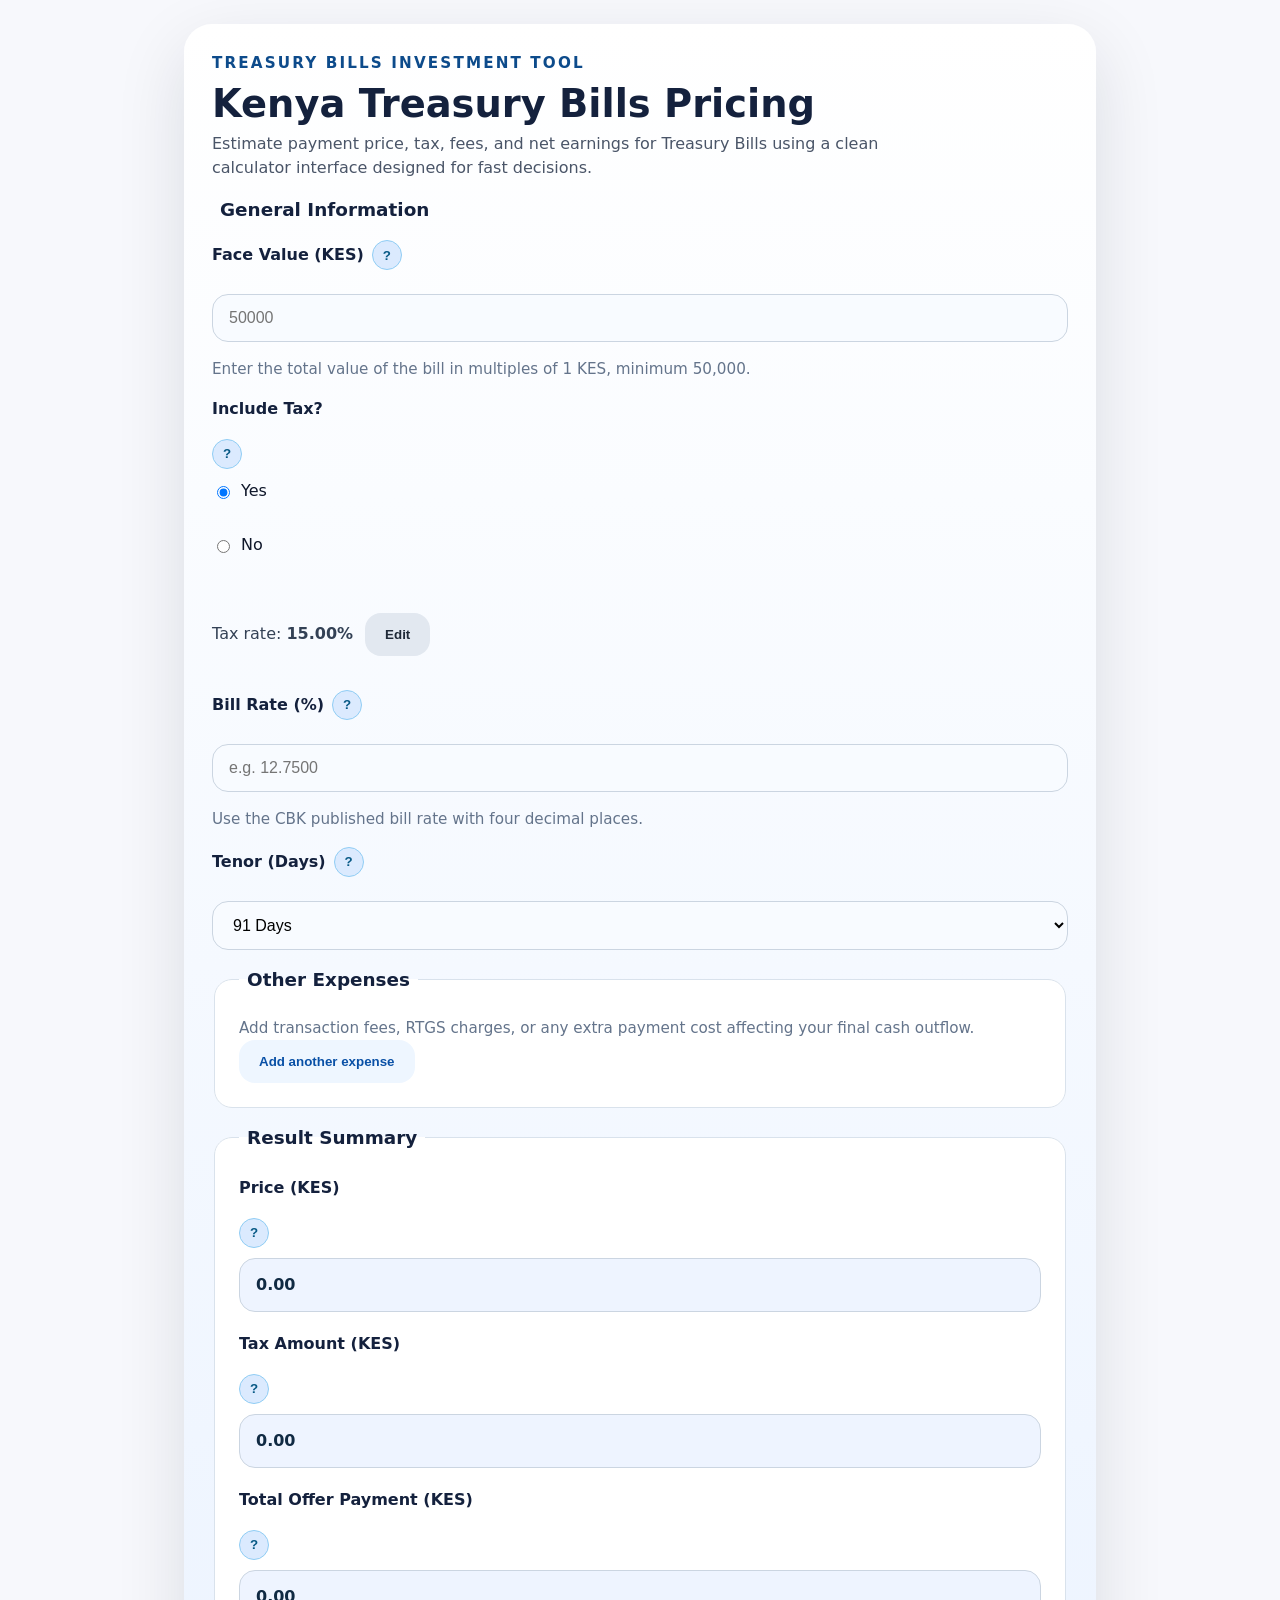
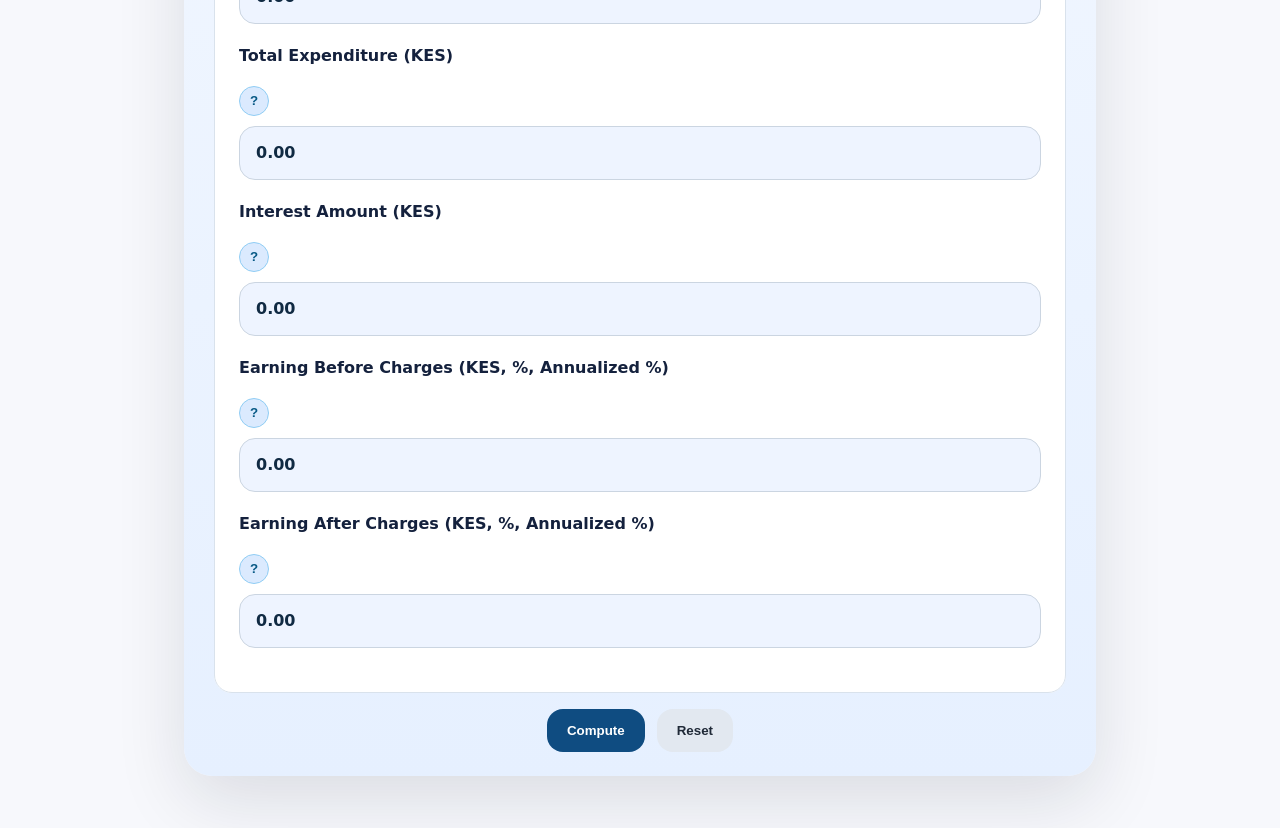
==== index.html @ 824aac58 "Initial commit: Treasury Bills calculator + more to come" ====
<!DOCTYPE html>
<html lang="en">
<head>
  <meta charset="UTF-8" />
  <meta name="viewport" content="width=device-width, initial-scale=1.0" />
  <title>Kenya Treasury Bills Pricing Calculator</title>
  <meta name="description" content="Calculate Kenya Treasury Bills pricing with tax, fees, and net earnings for 91, 182, and 364 day bills. Simple, mobile-friendly, and ideal for investors." />
  <link rel="stylesheet" href="style.css" />
</head>
<body>
  <main class="page-shell">
    <section class="hero">
      <div>
        <p class="eyebrow">Treasury Bills Investment Tool</p>
        <h1>Kenya Treasury Bills Pricing</h1>
        <p class="intro">Estimate payment price, tax, fees, and net earnings for Treasury Bills using a clean calculator interface designed for fast decisions.</p>
      </div>
        <legend>General Information</legend>

        <label class="field-label" for="faceValue">
          Face Value (KES)
          <button type="button" class="info-button" data-info="faceValue">?</button>
        </label>
        <input id="faceValue" name="faceValue" type="number" min="50000" step="1" placeholder="50000" required />
        <p class="hint">Enter the total value of the bill in multiples of 1 KES, minimum 50,000.</p>

        <div class="radio-group">
          <span class="field-label">Include Tax?</span>
          <button type="button" class="info-button" data-info="taxOption">?</button>
          <label><input type="radio" name="taxEnabled" value="yes" checked /> Yes</label>
          <label><input type="radio" name="taxEnabled" value="no" /> No</label>
        </div>

        <div id="taxRateRow" class="tax-row">
          <span class="tax-text">Tax rate: <strong id="taxRateDisplay">15.00%</strong></span>
          <button type="button" id="editTaxButton" class="secondary">Edit</button>
        </div>

        <div id="taxRateEdit" class="hidden">
          <label class="field-label" for="taxRate">Tax rate (%)</label>
          <input id="taxRate" type="number" min="0" max="100" step="0.01" value="15.00" />
          <button type="button" id="saveTaxButton" class="secondary">Save</button>
        </div>

        <label class="field-label" for="interestRate">
          Bill Rate (%)
          <button type="button" class="info-button" data-info="interestRate">?</button>
        </label>
        <input id="interestRate" name="interestRate" type="number" min="0" step="0.0001" placeholder="e.g. 12.7500" required />
        <p class="hint">Use the CBK published bill rate with four decimal places.</p>

        <label class="field-label" for="days">
          Tenor (Days)
          <button type="button" class="info-button" data-info="days">?</button>
        </label>
        <select id="days" name="days">
          <option value="91">91 Days</option>
          <option value="182">182 Days</option>
          <option value="364">364 Days</option>
        </select>
      </fieldset>

      <fieldset>
        <legend>Other Expenses</legend>
        <p class="hint">Add transaction fees, RTGS charges, or any extra payment cost affecting your final cash outflow.</p>
        <div id="expensesList"></div>
        <button type="button" id="addExpenseButton" class="button-add">Add another expense</button>
      </fieldset>

      <fieldset>
        <legend>Result Summary</legend>

        <div class="output-row">
          <label class="field-label">Price (KES)</label>
          <button type="button" class="info-button" data-info="price">?</button>
          <output id="price" class="output-field">0.00</output>
        </div>

        <div class="output-row">
          <label class="field-label">Tax Amount (KES)</label>
          <button type="button" class="info-button" data-info="taxAmount">?</button>
          <output id="taxAmount" class="output-field">0.00</output>
        </div>

        <div class="output-row">
          <label class="field-label">Total Offer Payment (KES)</label>
          <button type="button" class="info-button" data-info="totalPayment">?</button>
          <output id="totalPayment" class="output-field">0.00</output>
        </div>

        <div class="output-row">
          <label class="field-label">Total Expenditure (KES)</label>
          <button type="button" class="info-button" data-info="totalExpenditure">?</button>
          <output id="totalExpenditure" class="output-field">0.00</output>
        </div>

        <div class="output-row">
          <label class="field-label">Interest Amount (KES)</label>
          <button type="button" class="info-button" data-info="netInterest">?</button>
          <output id="netInterest" class="output-field">0.00</output>
        </div>

        <div class="output-row">
          <label class="field-label">Earning Before Charges (KES, %, Annualized %)</label>
          <button type="button" class="info-button" data-info="earningBefore">?</button>
          <output id="earningBefore" class="output-field">0.00</output>
        </div>

        <div class="output-row">
          <label class="field-label">Earning After Charges (KES, %, Annualized %)</label>
          <button type="button" class="info-button" data-info="earningAfter">?</button>
          <output id="earningAfter" class="output-field">0.00</output>
        </div>
      </fieldset>

      <div class="actions">
        <button type="button" id="computeButton" class="primary">Compute</button>
        <button type="button" id="resetButton" class="secondary">Reset</button>
      </div>
    </form>

    <div id="popover" class="popover hidden"></div>
  </main>

  <script src="script.js"></script>
</body>
</html>
---- style.css ----
:root {
  color-scheme: light;
  font-family: Inter, system-ui, -apple-system, BlinkMacSystemFont, "Segoe UI", sans-serif;
  font-size: 16px;
  line-height: 1.5;
  color: #14213d;
  background: #f7f8fc;
}

* {
  box-sizing: border-box;
}

body {
  margin: 0;
  min-height: 100vh;
}

.page-shell {
  max-width: 960px;
  margin: 0 auto;
  padding: 24px;
}

.hero {
  display: grid;
  gap: 1rem;
  margin-bottom: 28px;
  padding: 28px 28px 24px;
  border-radius: 28px;
  background: linear-gradient(180deg, #ffffff 0%, #e6f0ff 100%);
  box-shadow: 0 24px 70px rgba(15, 23, 42, 0.12);
}

.eyebrow {
  margin: 0;
  font-size: 0.95rem;
  font-weight: 700;
  color: #0d4b8b;
  text-transform: uppercase;
  letter-spacing: 0.14em;
}

h1 {
  margin: 0;
  font-size: clamp(2rem, 3vw, 3rem);
}

.intro {
  margin: 0;
  max-width: 42rem;
  color: #4a5568;
}

.badge {
  justify-self: start;
  padding: 0.8rem 1rem;
  background: #eaf4ff;
  border-radius: 999px;
  color: #023e8a;
  font-weight: 600;
  font-size: 0.95rem;
}

.calculator {
  display: grid;
  gap: 22px;
}

fieldset {
  border: 1px solid #d9e2ec;
  border-radius: 18px;
  padding: 24px;
  background: white;
}

legend {
  font-size: 1.15rem;
  font-weight: 700;
  padding: 0 8px;
}

.field-label {
  display: flex;
  align-items: center;
  gap: 0.5rem;
  font-weight: 700;
  margin-bottom: 8px;
}

label,
.output-row {
  display: grid;
  gap: 10px;
  margin-bottom: 20px;
}

input[type="number"],
select,
output {
  width: 100%;
  min-height: 48px;
  padding: 14px 16px;
  border-radius: 16px;
  border: 1px solid #cbd5e1;
  font-size: 1rem;
  background: #f8fbff;
  transition: border-color 180ms ease, box-shadow 180ms ease, background 180ms ease;
}

input[type="number"]:focus,
select:focus,
output:focus-visible {
  border-color: #0f4c81;
  box-shadow: 0 0 0 4px rgba(15, 76, 129, 0.12);
  outline: none;
  background: #ffffff;
}

output {
  background: #eef4ff;
  font-weight: 700;
  color: #102a43;
  min-height: 52px;
  display: inline-flex;
  align-items: center;
  padding-left: 16px;
}

.hint {
  margin: 0;
  font-size: 0.95rem;
  color: #64748b;
}

.radio-group {
  display: grid;
  gap: 10px;
  margin-bottom: 20px;
}

.radio-group span {
  display: flex;
  align-items: center;
  gap: 0.5rem;
  font-weight: 700;
}

.radio-group label {
  display: inline-flex;
  align-items: center;
  gap: 0.5rem;
  font-weight: 500;
  color: #0f172a;
}

.tax-row,
#taxRateEdit {
  display: flex;
  align-items: center;
  gap: 12px;
  margin-bottom: 18px;
}

.tax-text {
  color: #334155;
}

.button-add,
.primary,
.secondary {
  border: none;
  border-radius: 16px;
  padding: 14px 20px;
  font-weight: 700;
  cursor: pointer;
  transition: transform 150ms ease, box-shadow 150ms ease, background 150ms ease;
}

.button-add {
  width: fit-content;
  background: #eef6ff;
  color: #0950a6;
}

.button-add:hover,
.primary:hover,
.secondary:hover {
  transform: translateY(-1px);
  box-shadow: 0 18px 35px rgba(15, 23, 42, 0.08);
}

.primary {
  background: #0f4c81;
  color: white;
}

.secondary {
  background: #e2e8f0;
  color: #1f2937;
}

.actions {
  display: flex;
  flex-wrap: wrap;
  gap: 12px;
  justify-content: center;
  align-items: center;
}

.info-button {
  appearance: none;
  border: none;
  width: 30px;
  height: 30px;
  border-radius: 50%;
  background: #dbeafe;
  color: #075985;
  font-weight: 900;
  cursor: pointer;
  border: 1px solid #90cdf4;
  display: inline-flex;
  align-items: center;
  justify-content: center;
}

.info-button:hover {
  background: #bfd7ff;
}

.info-button:focus-visible {
  outline: 3px solid rgba(49, 130, 206, 0.35);
}

.popover {
  position: fixed;
  max-width: 360px;
  padding: 18px 20px;
  border-radius: 18px;
  border: 1px solid #cbd5e1;
  background: white;
  box-shadow: 0 24px 70px rgba(15, 23, 42, 0.18);
  z-index: 50;
  font-size: 0.95rem;
  line-height: 1.75;
  color: #102a43;
  border-left: 4px solid #0f4c81;
}

.popover p {
  margin: 0;
}

.hidden {
  display: none !important;
}

.expense-row {
  display: grid;
  gap: 12px;
  border: 1px solid #d3dce6;
  padding: 18px;
  border-radius: 18px;
  position: relative;
  background: #f8fbff;
}

.expense-row button.remove-expense {
  color: #be123c;
}

.expense-row .hint {
  margin-top: 0;
  font-size: 0.92rem;
  color: #475569;
}

.expense-row button.remove-expense {
  position: absolute;
  top: 14px;
  right: 14px;
  border: none;
  background: transparent;
  color: #ef4444;
  cursor: pointer;
  font-weight: 700;
}

@media (max-width: 680px) {
  .page-shell {
    padding: 16px;
  }

  .actions {
    flex-direction: column;
  }
}
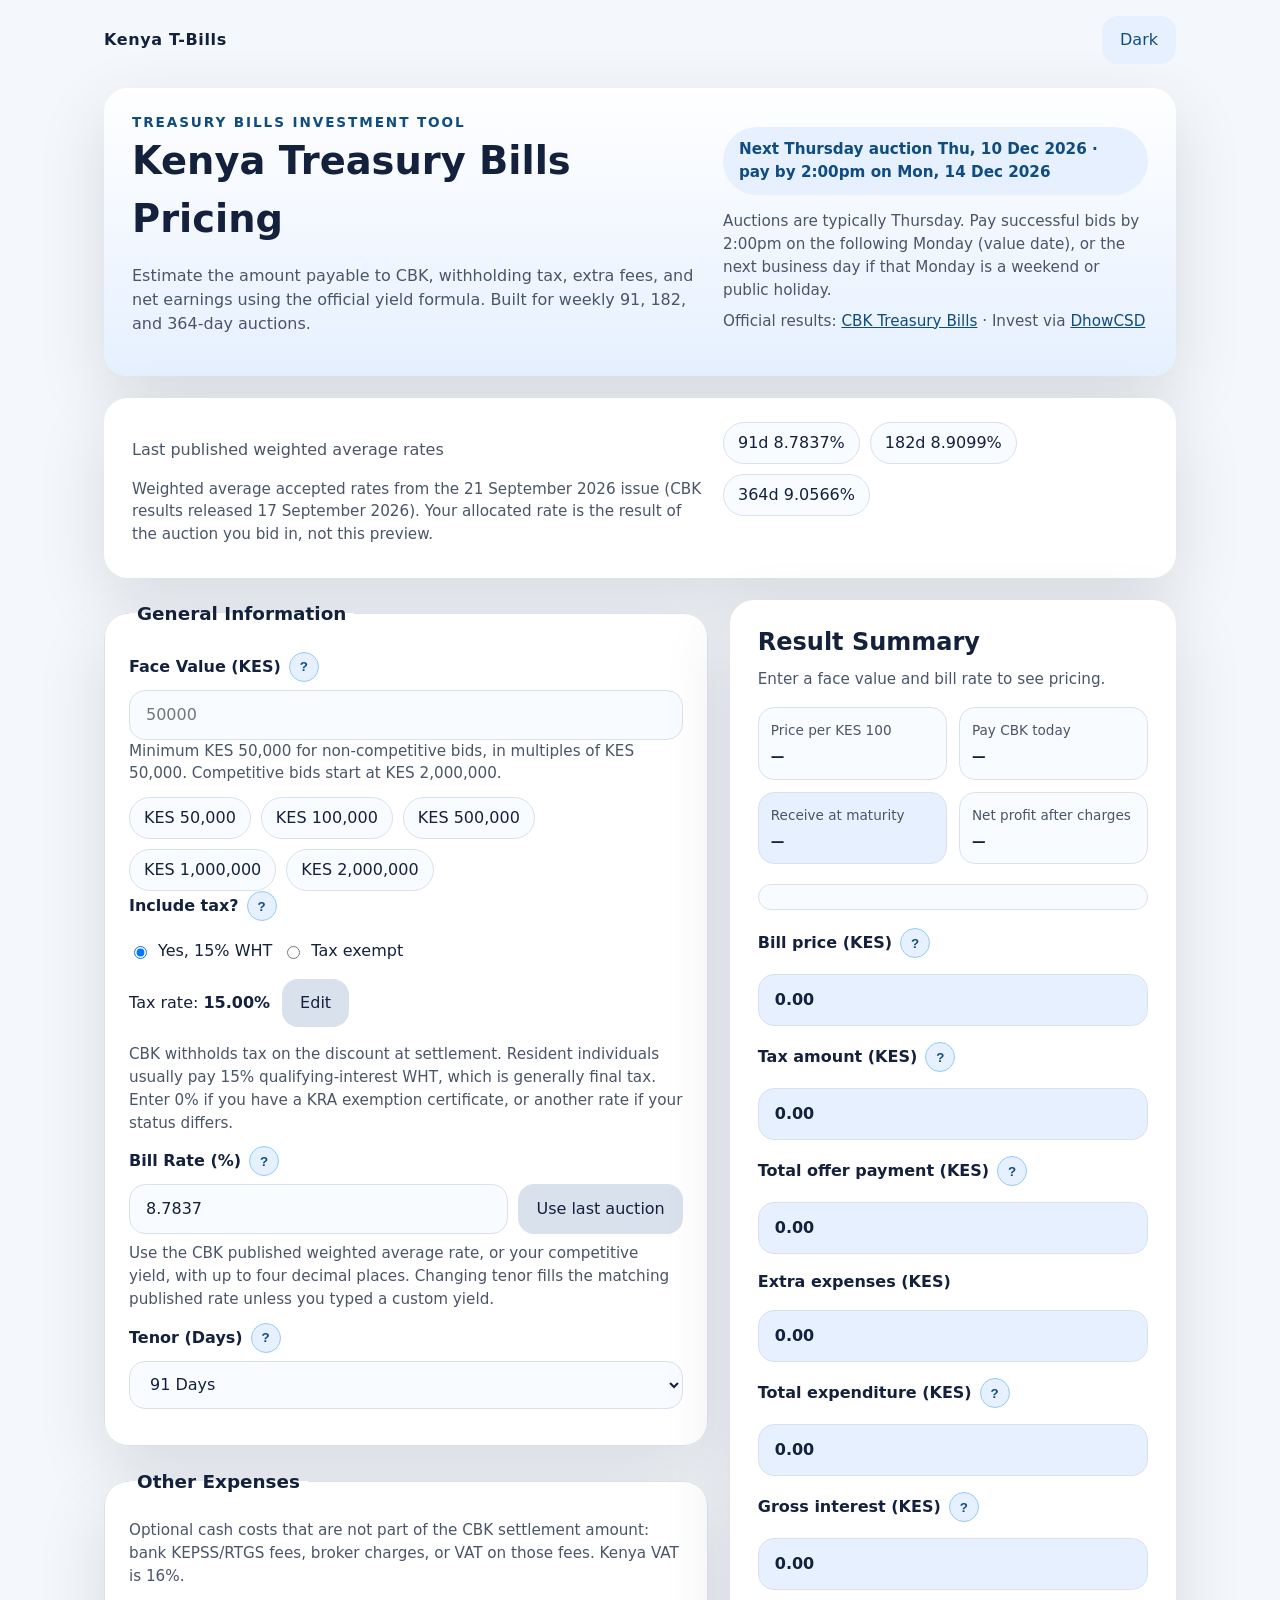
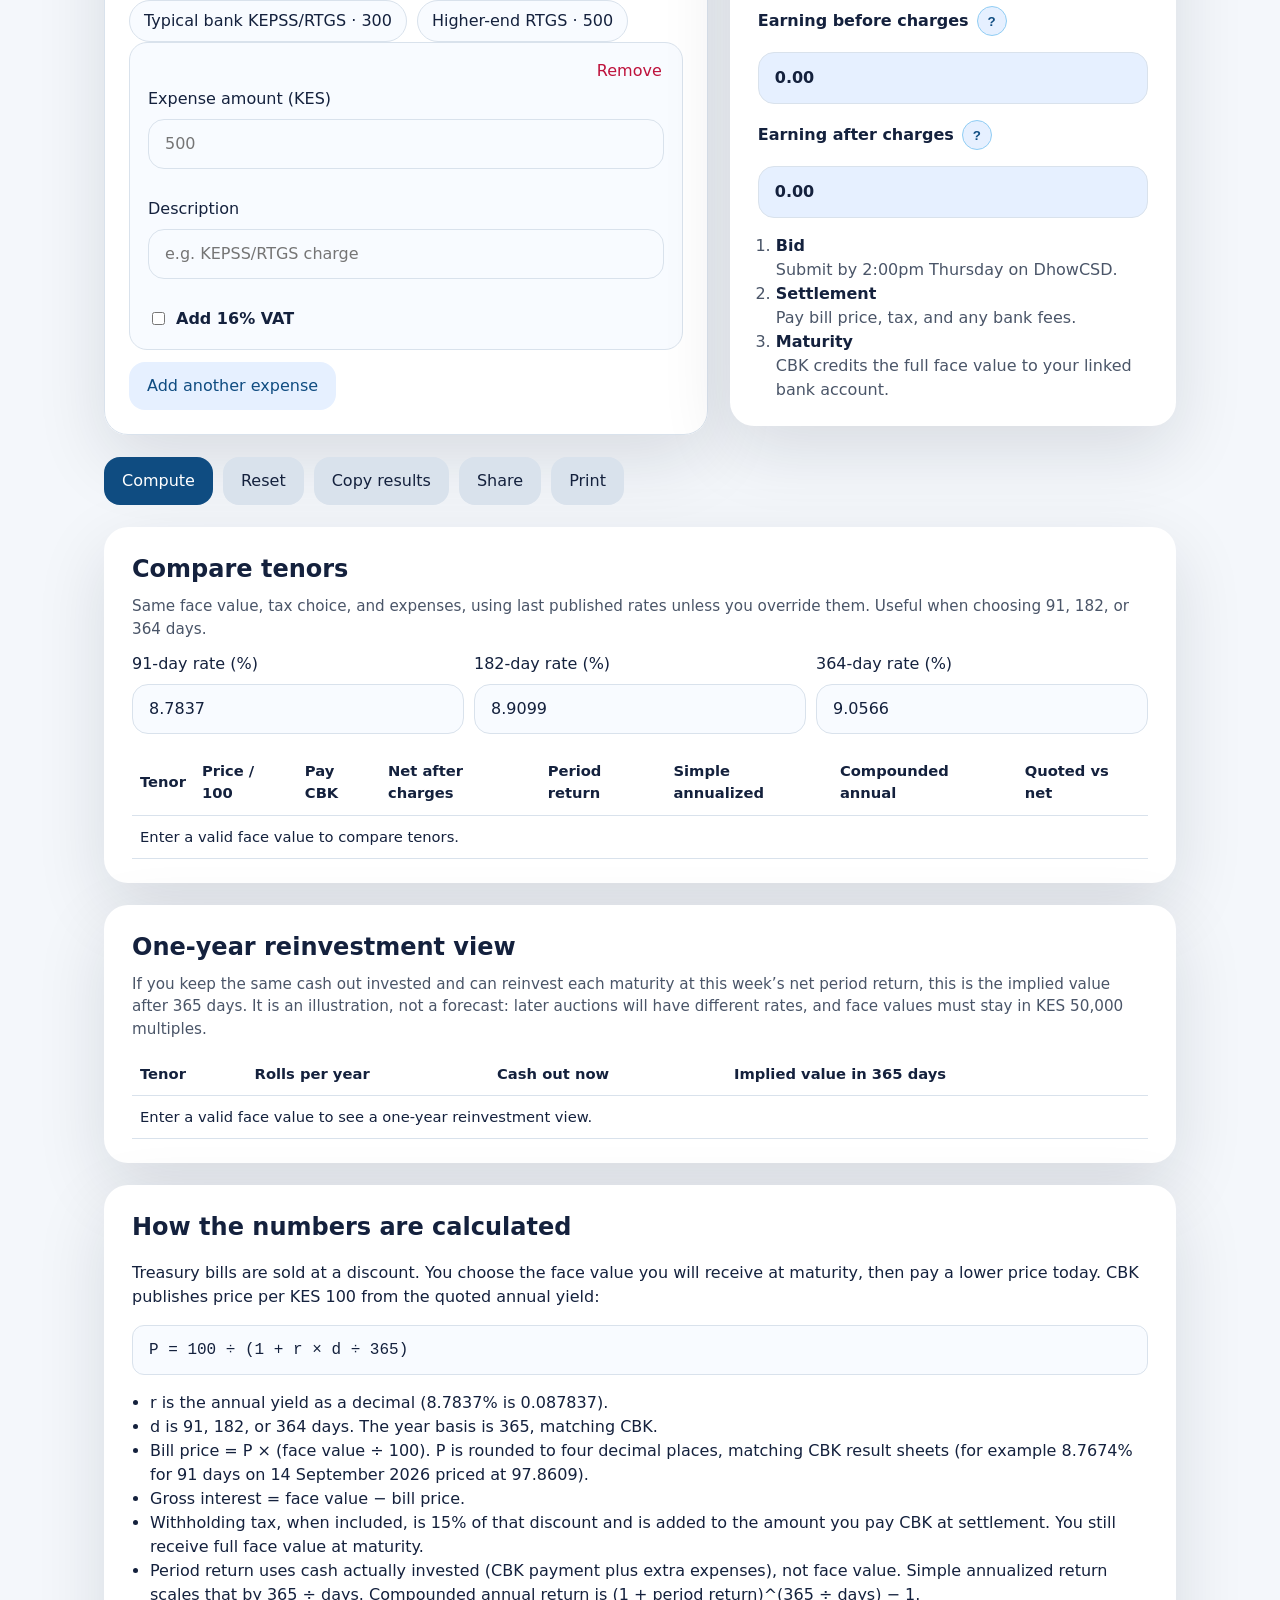
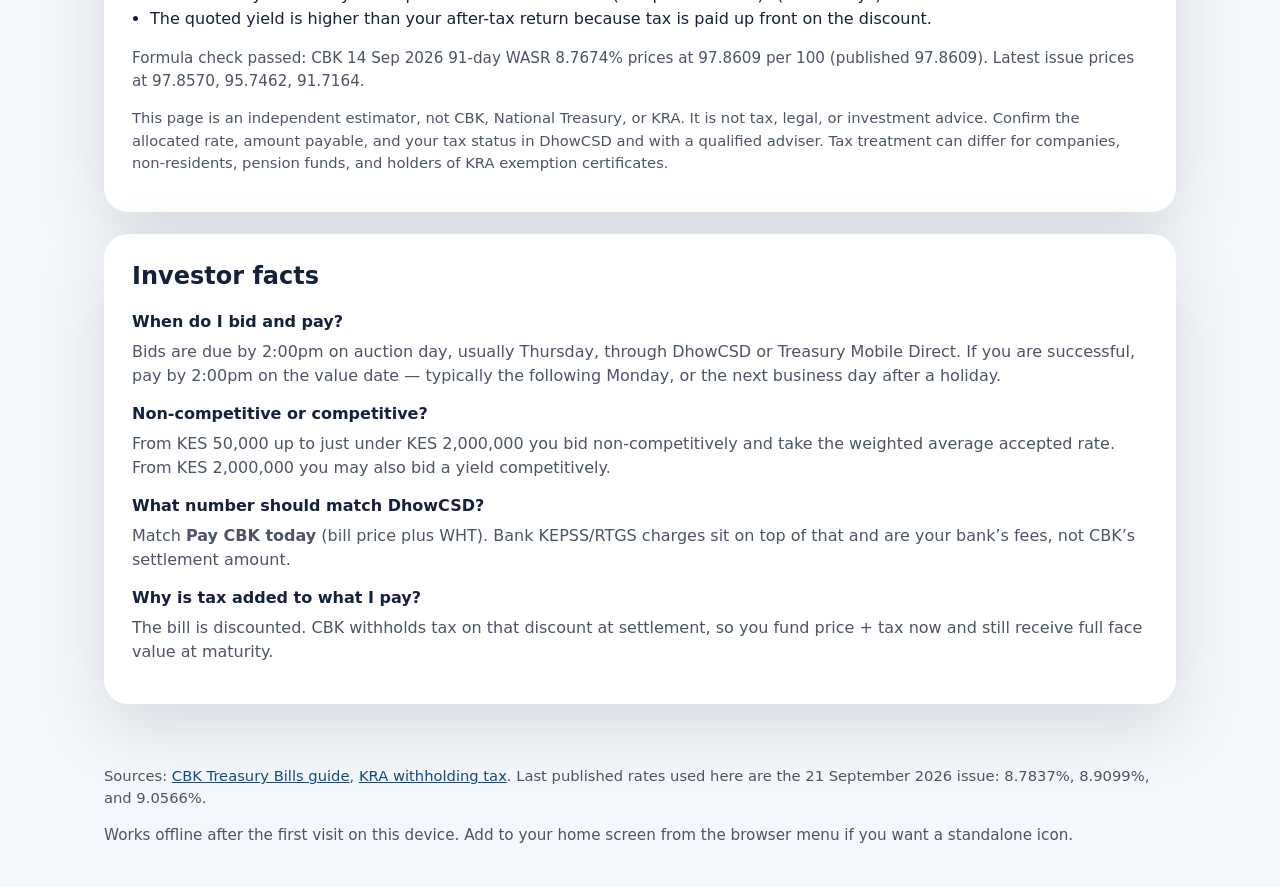
==== commit eabacd74: "Enhance financial calculators" ====
--- a/index.html
+++ b/index.html
@@ -2,126 +2,281 @@
 <html lang="en">
 <head>
   <meta charset="UTF-8" />
-  <meta name="viewport" content="width=device-width, initial-scale=1.0" />
+  <meta name="viewport" content="width=device-width, initial-scale=1.0, viewport-fit=cover" />
   <title>Kenya Treasury Bills Pricing Calculator</title>
-  <meta name="description" content="Calculate Kenya Treasury Bills pricing with tax, fees, and net earnings for 91, 182, and 364 day bills. Simple, mobile-friendly, and ideal for investors." />
+  <meta name="description" content="Calculate Kenya Treasury Bills price, 15% withholding tax, fees, and net yield for 91, 182, and 364 day bills using the CBK formula. Mobile-friendly investor tool." />
+  <meta name="theme-color" content="#0f4c81" />
+  <meta name="apple-mobile-web-app-capable" content="yes" />
+  <meta name="apple-mobile-web-app-title" content="T-Bills KE" />
+  <meta property="og:title" content="Kenya Treasury Bills Pricing Calculator" />
+  <meta property="og:description" content="Estimate CBK T-bill payment, tax, expenses, and net earnings for 91, 182, and 364 day tenors." />
+  <meta property="og:type" content="website" />
+  <meta name="twitter:card" content="summary" />
+  <link rel="icon" href="favicon.svg" type="image/svg+xml" />
+  <link rel="apple-touch-icon" href="favicon.svg" />
+  <link rel="manifest" href="site.webmanifest" />
   <link rel="stylesheet" href="style.css" />
 </head>
 <body>
+  <a class="skip-link" href="#tbillForm">Skip to calculator</a>
+
+  <header class="top-bar">
+    <p class="brand">Kenya T-Bills</p>
+    <button type="button" id="themeToggle" class="theme-toggle" aria-label="Switch to dark theme">Dark</button>
+  </header>
+
   <main class="page-shell">
     <section class="hero">
       <div>
         <p class="eyebrow">Treasury Bills Investment Tool</p>
         <h1>Kenya Treasury Bills Pricing</h1>
-        <p class="intro">Estimate payment price, tax, fees, and net earnings for Treasury Bills using a clean calculator interface designed for fast decisions.</p>
-      </div>
-        <legend>General Information</legend>
-
-        <label class="field-label" for="faceValue">
-          Face Value (KES)
-          <button type="button" class="info-button" data-info="faceValue">?</button>
-        </label>
-        <input id="faceValue" name="faceValue" type="number" min="50000" step="1" placeholder="50000" required />
-        <p class="hint">Enter the total value of the bill in multiples of 1 KES, minimum 50,000.</p>
-
-        <div class="radio-group">
-          <span class="field-label">Include Tax?</span>
-          <button type="button" class="info-button" data-info="taxOption">?</button>
-          <label><input type="radio" name="taxEnabled" value="yes" checked /> Yes</label>
-          <label><input type="radio" name="taxEnabled" value="no" /> No</label>
-        </div>
-
-        <div id="taxRateRow" class="tax-row">
-          <span class="tax-text">Tax rate: <strong id="taxRateDisplay">15.00%</strong></span>
-          <button type="button" id="editTaxButton" class="secondary">Edit</button>
-        </div>
-
-        <div id="taxRateEdit" class="hidden">
-          <label class="field-label" for="taxRate">Tax rate (%)</label>
-          <input id="taxRate" type="number" min="0" max="100" step="0.01" value="15.00" />
-          <button type="button" id="saveTaxButton" class="secondary">Save</button>
-        </div>
-
-        <label class="field-label" for="interestRate">
-          Bill Rate (%)
-          <button type="button" class="info-button" data-info="interestRate">?</button>
-        </label>
-        <input id="interestRate" name="interestRate" type="number" min="0" step="0.0001" placeholder="e.g. 12.7500" required />
-        <p class="hint">Use the CBK published bill rate with four decimal places.</p>
-
-        <label class="field-label" for="days">
-          Tenor (Days)
-          <button type="button" class="info-button" data-info="days">?</button>
-        </label>
-        <select id="days" name="days">
-          <option value="91">91 Days</option>
-          <option value="182">182 Days</option>
-          <option value="364">364 Days</option>
-        </select>
-      </fieldset>
-
-      <fieldset>
-        <legend>Other Expenses</legend>
-        <p class="hint">Add transaction fees, RTGS charges, or any extra payment cost affecting your final cash outflow.</p>
-        <div id="expensesList"></div>
-        <button type="button" id="addExpenseButton" class="button-add">Add another expense</button>
-      </fieldset>
-
-      <fieldset>
-        <legend>Result Summary</legend>
-
-        <div class="output-row">
-          <label class="field-label">Price (KES)</label>
-          <button type="button" class="info-button" data-info="price">?</button>
+        <p class="intro">Estimate the amount payable to CBK, withholding tax, extra fees, and net earnings using the official yield formula. Built for weekly 91, 182, and 364-day auctions.</p>
+      </div>
+      <div class="hero-aside">
+        <p class="badge" id="auctionBadge">Loading auction dates…</p>
+        <p class="hint compact">Auctions are typically Thursday. Pay successful bids by 2:00pm on the following Monday (value date), or the next business day if that Monday is a weekend or public holiday.</p>
+        <p class="hint compact">Official results: <a href="https://www.centralbank.go.ke/bills-bonds/treasury-bills/" rel="noopener noreferrer" target="_blank">CBK Treasury Bills</a> · Invest via <a href="https://dhowcsd.centralbank.go.ke/" rel="noopener noreferrer" target="_blank">DhowCSD</a></p>
+      </div>
+    </section>
+
+    <section class="rate-strip" aria-label="Latest published average rates">
+      <div>
+        <p class="strip-label">Last published weighted average rates</p>
+        <p class="hint compact" id="rateAsOf">Use as a starting point. Your allocated rate is the auction result, not this preview.</p>
+      </div>
+      <div class="rate-chips" id="rateChips"></div>
+    </section>
+
+    <div class="workspace">
+      <form id="tbillForm" class="calculator" novalidate>
+        <fieldset>
+          <legend>General Information</legend>
+
+          <label class="field-label" for="faceValue">
+            Face Value (KES)
+            <button type="button" class="info-button" data-info="faceValue" aria-label="About face value">?</button>
+          </label>
+          <input id="faceValue" name="faceValue" type="number" min="50000" step="50000" inputmode="numeric" placeholder="50000" required />
+          <p class="hint">Minimum KES 50,000 for non-competitive bids, in multiples of KES 50,000. Competitive bids start at KES 2,000,000.</p>
+          <div class="chip-row" id="faceChips"></div>
+          <p class="field-error" id="faceValueError" hidden></p>
+
+          <div class="radio-group">
+            <span class="field-label" id="taxOptionLabel">
+              Include tax?
+              <button type="button" class="info-button" data-info="taxOption" aria-label="About tax">?</button>
+            </span>
+            <div class="choice-row" role="radiogroup" aria-labelledby="taxOptionLabel">
+              <label><input type="radio" name="taxEnabled" value="yes" checked /> Yes, 15% WHT</label>
+              <label><input type="radio" name="taxEnabled" value="no" /> Tax exempt</label>
+            </div>
+          </div>
+
+          <div id="taxRateRow" class="tax-row">
+            <span class="tax-text">Tax rate: <strong id="taxRateDisplay">15.00%</strong></span>
+            <button type="button" id="editTaxButton" class="secondary">Edit</button>
+          </div>
+
+          <div id="taxRateEdit" class="hidden">
+            <label class="field-label" for="taxRate">Tax rate (%)</label>
+            <input id="taxRate" type="number" min="0" max="100" step="0.01" value="15.00" />
+            <button type="button" id="saveTaxButton" class="secondary">Save</button>
+          </div>
+          <p class="hint">CBK withholds tax on the discount at settlement. Resident individuals usually pay 15% qualifying-interest WHT, which is generally final tax. Enter 0% if you have a KRA exemption certificate, or another rate if your status differs.</p>
+
+          <label class="field-label" for="interestRate">
+            Bill Rate (%)
+            <button type="button" class="info-button" data-info="interestRate" aria-label="About bill rate">?</button>
+          </label>
+          <div class="rate-row">
+            <input id="interestRate" name="interestRate" type="number" min="0" max="100" step="0.0001" placeholder="e.g. 8.7837" required />
+            <button type="button" id="usePublishedRate" class="secondary">Use last auction</button>
+          </div>
+          <p class="hint">Use the CBK published weighted average rate, or your competitive yield, with up to four decimal places. Changing tenor fills the matching published rate unless you typed a custom yield.</p>
+          <p class="field-error" id="interestRateError" hidden></p>
+
+          <label class="field-label" for="days">
+            Tenor (Days)
+            <button type="button" class="info-button" data-info="days" aria-label="About tenor">?</button>
+          </label>
+          <select id="days" name="days">
+            <option value="91">91 Days</option>
+            <option value="182">182 Days</option>
+            <option value="364">364 Days</option>
+          </select>
+          <p class="hint" id="dateHint"></p>
+        </fieldset>
+
+        <fieldset>
+          <legend>Other Expenses</legend>
+          <p class="hint">Optional cash costs that are not part of the CBK settlement amount: bank KEPSS/RTGS fees, broker charges, or VAT on those fees. Kenya VAT is 16%.</p>
+          <div class="chip-row" id="expensePresets"></div>
+          <div id="expensesList"></div>
+          <button type="button" id="addExpenseButton" class="button-add">Add another expense</button>
+        </fieldset>
+
+        <p class="form-status" id="formError" role="alert" hidden></p>
+
+        <div class="actions">
+          <button type="submit" id="computeButton" class="primary">Compute</button>
+          <button type="button" id="resetButton" class="secondary">Reset</button>
+          <button type="button" id="copyButton" class="secondary">Copy results</button>
+          <button type="button" id="shareButton" class="secondary">Share</button>
+          <button type="button" id="printButton" class="secondary">Print</button>
+        </div>
+      </form>
+
+      <aside class="results-panel" aria-live="polite">
+        <h2>Result Summary</h2>
+        <p class="hint compact" id="resultsStatus">Enter a face value and bill rate to see pricing.</p>
+
+        <div class="metric-grid">
+          <article class="metric">
+            <p>Price per KES 100</p>
+            <p class="metric-value" id="pricePer100">—</p>
+          </article>
+          <article class="metric">
+            <p>Pay CBK today</p>
+            <p class="metric-value" id="totalPayment">—</p>
+          </article>
+          <article class="metric accent">
+            <p>Receive at maturity</p>
+            <p class="metric-value" id="maturityValue">—</p>
+          </article>
+          <article class="metric">
+            <p>Net profit after charges</p>
+            <p class="metric-value" id="netProfit">—</p>
+          </article>
+        </div>
+
+        <div id="cashBreakdown" class="cash-breakdown"></div>
+        <div id="yieldInsight" class="yield-insight"></div>
+
+        <div class="output-row">
+          <label class="field-label">Bill price (KES) <button type="button" class="info-button" data-info="price" aria-label="About price">?</button></label>
           <output id="price" class="output-field">0.00</output>
         </div>
-
-        <div class="output-row">
-          <label class="field-label">Tax Amount (KES)</label>
-          <button type="button" class="info-button" data-info="taxAmount">?</button>
+        <div class="output-row">
+          <label class="field-label">Tax amount (KES) <button type="button" class="info-button" data-info="taxAmount" aria-label="About tax amount">?</button></label>
           <output id="taxAmount" class="output-field">0.00</output>
         </div>
-
-        <div class="output-row">
-          <label class="field-label">Total Offer Payment (KES)</label>
-          <button type="button" class="info-button" data-info="totalPayment">?</button>
-          <output id="totalPayment" class="output-field">0.00</output>
-        </div>
-
-        <div class="output-row">
-          <label class="field-label">Total Expenditure (KES)</label>
-          <button type="button" class="info-button" data-info="totalExpenditure">?</button>
+        <div class="output-row">
+          <label class="field-label">Total offer payment (KES) <button type="button" class="info-button" data-info="totalPayment" aria-label="About total payment">?</button></label>
+          <output id="totalPaymentDetail" class="output-field">0.00</output>
+        </div>
+        <div class="output-row">
+          <label class="field-label">Extra expenses (KES)</label>
+          <output id="expensesTotal" class="output-field">0.00</output>
+        </div>
+        <div class="output-row">
+          <label class="field-label">Total expenditure (KES) <button type="button" class="info-button" data-info="totalExpenditure" aria-label="About total expenditure">?</button></label>
           <output id="totalExpenditure" class="output-field">0.00</output>
         </div>
-
-        <div class="output-row">
-          <label class="field-label">Interest Amount (KES)</label>
-          <button type="button" class="info-button" data-info="netInterest">?</button>
+        <div class="output-row">
+          <label class="field-label">Gross interest (KES) <button type="button" class="info-button" data-info="netInterest" aria-label="About interest">?</button></label>
           <output id="netInterest" class="output-field">0.00</output>
         </div>
-
-        <div class="output-row">
-          <label class="field-label">Earning Before Charges (KES, %, Annualized %)</label>
-          <button type="button" class="info-button" data-info="earningBefore">?</button>
+        <div class="output-row">
+          <label class="field-label">Earning before charges <button type="button" class="info-button" data-info="earningBefore" aria-label="About earning before charges">?</button></label>
           <output id="earningBefore" class="output-field">0.00</output>
         </div>
-
-        <div class="output-row">
-          <label class="field-label">Earning After Charges (KES, %, Annualized %)</label>
-          <button type="button" class="info-button" data-info="earningAfter">?</button>
+        <div class="output-row">
+          <label class="field-label">Earning after charges <button type="button" class="info-button" data-info="earningAfter" aria-label="About earning after charges">?</button></label>
           <output id="earningAfter" class="output-field">0.00</output>
         </div>
-      </fieldset>
-
-      <div class="actions">
-        <button type="button" id="computeButton" class="primary">Compute</button>
-        <button type="button" id="resetButton" class="secondary">Reset</button>
-      </div>
-    </form>
-
-    <div id="popover" class="popover hidden"></div>
+
+        <ol class="timeline" id="timeline">
+          <li><strong>Bid</strong><span>Submit by 2:00pm Thursday on DhowCSD.</span></li>
+          <li><strong>Settlement</strong><span>Pay bill price, tax, and any bank fees.</span></li>
+          <li><strong>Maturity</strong><span>CBK credits the full face value to your linked bank account.</span></li>
+        </ol>
+      </aside>
+    </div>
+
+    <section class="panel" aria-labelledby="compareHeading">
+      <h2 id="compareHeading">Compare tenors</h2>
+      <p class="hint">Same face value, tax choice, and expenses, using last published rates unless you override them. Useful when choosing 91, 182, or 364 days.</p>
+      <div class="compare-rates">
+        <label>91-day rate (%) <input id="compare91" type="number" min="0" step="0.0001" /></label>
+        <label>182-day rate (%) <input id="compare182" type="number" min="0" step="0.0001" /></label>
+        <label>364-day rate (%) <input id="compare364" type="number" min="0" step="0.0001" /></label>
+      </div>
+      <div class="table-wrap">
+        <table class="compare-table">
+          <thead>
+            <tr>
+              <th>Tenor</th>
+              <th>Price / 100</th>
+              <th>Pay CBK</th>
+              <th>Net after charges</th>
+              <th>Period return</th>
+              <th>Simple annualized</th>
+              <th>Compounded annual</th>
+              <th>Quoted vs net</th>
+            </tr>
+          </thead>
+          <tbody id="compareBody"></tbody>
+        </table>
+      </div>
+    </section>
+
+    <section class="panel" aria-labelledby="yearHeading">
+      <h2 id="yearHeading">One-year reinvestment view</h2>
+      <p class="hint">If you keep the same cash out invested and can reinvest each maturity at this week’s net period return, this is the implied value after 365 days. It is an illustration, not a forecast: later auctions will have different rates, and face values must stay in KES 50,000 multiples.</p>
+      <div class="table-wrap">
+        <table class="compare-table">
+          <thead>
+            <tr>
+              <th>Tenor</th>
+              <th>Rolls per year</th>
+              <th>Cash out now</th>
+              <th>Implied value in 365 days</th>
+            </tr>
+          </thead>
+          <tbody id="yearValueBody"></tbody>
+        </table>
+      </div>
+    </section>
+
+    <section class="panel" aria-labelledby="methodHeading">
+      <h2 id="methodHeading">How the numbers are calculated</h2>
+      <p>Treasury bills are sold at a discount. You choose the face value you will receive at maturity, then pay a lower price today. CBK publishes price per KES 100 from the quoted annual yield:</p>
+      <p class="formula">P = 100 ÷ (1 + r × d ÷ 365)</p>
+      <ul class="facts">
+        <li>r is the annual yield as a decimal (8.7837% is 0.087837).</li>
+        <li>d is 91, 182, or 364 days. The year basis is 365, matching CBK.</li>
+        <li>Bill price = P × (face value ÷ 100). P is rounded to four decimal places, matching CBK result sheets (for example 8.7674% for 91 days on 14 September 2026 priced at 97.8609).</li>
+        <li>Gross interest = face value − bill price.</li>
+        <li>Withholding tax, when included, is 15% of that discount and is added to the amount you pay CBK at settlement. You still receive full face value at maturity.</li>
+        <li>Period return uses cash actually invested (CBK payment plus extra expenses), not face value. Simple annualized return scales that by 365 ÷ days. Compounded annual return is (1 + period return)^(365 ÷ days) − 1.</li>
+        <li>The quoted yield is higher than your after-tax return because tax is paid up front on the discount.</li>
+      </ul>
+      <p class="hint compact" id="formulaCheck"></p>
+      <p class="disclaimer">This page is an independent estimator, not CBK, National Treasury, or KRA. It is not tax, legal, or investment advice. Confirm the allocated rate, amount payable, and your tax status in DhowCSD and with a qualified adviser. Tax treatment can differ for companies, non-residents, pension funds, and holders of KRA exemption certificates.</p>
+    </section>
+
+    <section class="panel" aria-labelledby="faqHeading">
+      <h2 id="faqHeading">Investor facts</h2>
+      <dl class="faq">
+        <dt>When do I bid and pay?</dt>
+        <dd>Bids are due by 2:00pm on auction day, usually Thursday, through DhowCSD or Treasury Mobile Direct. If you are successful, pay by 2:00pm on the value date — typically the following Monday, or the next business day after a holiday.</dd>
+        <dt>Non-competitive or competitive?</dt>
+        <dd>From KES 50,000 up to just under KES 2,000,000 you bid non-competitively and take the weighted average accepted rate. From KES 2,000,000 you may also bid a yield competitively.</dd>
+        <dt>What number should match DhowCSD?</dt>
+        <dd>Match <strong>Pay CBK today</strong> (bill price plus WHT). Bank KEPSS/RTGS charges sit on top of that and are your bank’s fees, not CBK’s settlement amount.</dd>
+        <dt>Why is tax added to what I pay?</dt>
+        <dd>The bill is discounted. CBK withholds tax on that discount at settlement, so you fund price + tax now and still receive full face value at maturity.</dd>
+      </dl>
+    </section>
   </main>
 
+  <footer class="site-footer">
+    <p>Sources: <a href="https://www.centralbank.go.ke/securities/treasury-bills/" rel="noopener noreferrer" target="_blank">CBK Treasury Bills guide</a>, <a href="https://www.kra.go.ke/helping-tax-payers/faqs/withholding-income-tax" rel="noopener noreferrer" target="_blank">KRA withholding tax</a>. Last published rates used here are the 21 September 2026 issue: 8.7837%, 8.9099%, and 9.0566%.</p>
+    <p class="hint compact">Works offline after the first visit on this device. Add to your home screen from the browser menu if you want a standalone icon.</p>
+  </footer>
+
+  <div id="popover" class="popover hidden" role="tooltip" aria-hidden="true"></div>
+  <noscript><p class="noscript">Enable JavaScript to use the calculator.</p></noscript>
   <script src="script.js"></script>
 </body>
 </html>
--- a/style.css
+++ b/style.css
@@ -1,10 +1,34 @@
 :root {
   color-scheme: light;
+  --bg: #f4f7fb;
+  --ink: #14213d;
+  --muted: #4a5568;
+  --card: #ffffff;
+  --line: #d9e2ec;
+  --soft: #f8fbff;
+  --accent: #0f4c81;
+  --accent-soft: #e6f0ff;
+  --danger: #be123c;
+  --shadow: 0 24px 70px rgba(15, 23, 42, 0.12);
   font-family: Inter, system-ui, -apple-system, BlinkMacSystemFont, "Segoe UI", sans-serif;
   font-size: 16px;
   line-height: 1.5;
-  color: #14213d;
-  background: #f7f8fc;
+  color: var(--ink);
+  background: var(--bg);
+}
+
+html[data-theme="dark"] {
+  color-scheme: dark;
+  --bg: #0b1220;
+  --ink: #e8eef7;
+  --muted: #9aa8bc;
+  --card: #121b2c;
+  --line: #243044;
+  --soft: #172235;
+  --accent: #7eb6ff;
+  --accent-soft: #1a2a44;
+  --danger: #fb7185;
+  --shadow: 0 24px 70px rgba(0, 0, 0, 0.35);
 }
 
 * {
@@ -14,64 +38,296 @@
 body {
   margin: 0;
   min-height: 100vh;
+  background: var(--bg);
+  color: var(--ink);
+}
+
+a {
+  color: var(--accent);
+}
+
+.skip-link {
+  position: absolute;
+  left: 12px;
+  top: -40px;
+  background: var(--accent);
+  color: white;
+  padding: 8px 12px;
+  border-radius: 8px;
+  z-index: 100;
+}
+
+.skip-link:focus {
+  top: 12px;
+}
+
+.top-bar {
+  max-width: 1120px;
+  margin: 0 auto;
+  padding: 16px 24px 0;
+  display: flex;
+  justify-content: space-between;
+  align-items: center;
+}
+
+.brand {
+  margin: 0;
+  font-weight: 800;
+  letter-spacing: 0.04em;
+}
+
+.theme-toggle,
+.button-add,
+.primary,
+.secondary,
+.remove-expense {
+  border: none;
+  border-radius: 16px;
+  padding: 12px 18px;
+  font-weight: 700;
+  cursor: pointer;
+  font: inherit;
+}
+
+.theme-toggle {
+  background: var(--accent-soft);
+  color: var(--accent);
 }
 
 .page-shell {
-  max-width: 960px;
+  max-width: 1120px;
   margin: 0 auto;
   padding: 24px;
 }
 
+.hero,
+.panel,
+.calculator fieldset,
+.results-panel,
+.rate-strip {
+  border-radius: 24px;
+  background: var(--card);
+  box-shadow: var(--shadow);
+}
+
+.hero,
+.rate-strip,
+.panel,
+.results-panel {
+  padding: 24px 28px;
+  margin-bottom: 22px;
+}
+
 .hero {
   display: grid;
   gap: 1rem;
-  margin-bottom: 28px;
-  padding: 28px 28px 24px;
-  border-radius: 28px;
-  background: linear-gradient(180deg, #ffffff 0%, #e6f0ff 100%);
-  box-shadow: 0 24px 70px rgba(15, 23, 42, 0.12);
+  background: linear-gradient(180deg, var(--card) 0%, var(--accent-soft) 100%);
 }
 
 .eyebrow {
   margin: 0;
-  font-size: 0.95rem;
+  font-size: 0.85rem;
   font-weight: 700;
-  color: #0d4b8b;
+  color: var(--accent);
   text-transform: uppercase;
   letter-spacing: 0.14em;
 }
 
+h1,
+h2 {
+  margin: 0 0 8px;
+}
+
 h1 {
-  margin: 0;
   font-size: clamp(2rem, 3vw, 3rem);
 }
 
-.intro {
-  margin: 0;
-  max-width: 42rem;
-  color: #4a5568;
+.intro,
+.hint,
+.disclaimer,
+.muted,
+.strip-label {
+  color: var(--muted);
+}
+
+.hint {
+  margin: 0 0 12px;
+  font-size: 0.95rem;
+}
+
+.hint.compact {
+  margin-bottom: 8px;
 }
 
 .badge {
-  justify-self: start;
-  padding: 0.8rem 1rem;
-  background: #eaf4ff;
+  display: inline-block;
+  padding: 0.7rem 1rem;
+  background: var(--accent-soft);
   border-radius: 999px;
-  color: #023e8a;
+  color: var(--accent);
   font-weight: 600;
   font-size: 0.95rem;
 }
 
+.rate-strip {
+  display: grid;
+  gap: 16px;
+}
+
+.rate-chips,
+.chip-row,
+.choice-row,
+.compare-rates,
+.actions {
+  display: flex;
+  flex-wrap: wrap;
+  gap: 10px;
+}
+
+.rate-row {
+  display: grid;
+  grid-template-columns: 1fr auto;
+  gap: 10px;
+  margin-bottom: 8px;
+}
+
+.rate-row input {
+  margin: 0;
+}
+
+.cash-breakdown,
+.yield-insight {
+  margin: 0 0 18px;
+}
+
+.breakdown-bar {
+  display: flex;
+  height: 14px;
+  border-radius: 999px;
+  overflow: hidden;
+  background: var(--line);
+  margin: 8px 0 12px;
+}
+
+.breakdown-seg.is-price,
+.swatch.is-price {
+  background: #0f4c81;
+}
+
+.breakdown-seg.is-tax,
+.swatch.is-tax {
+  background: #7c3aed;
+}
+
+.breakdown-seg.is-fees,
+.swatch.is-fees {
+  background: #0f766e;
+}
+
+html[data-theme="dark"] .breakdown-seg.is-price,
+html[data-theme="dark"] .swatch.is-price {
+  background: #7eb6ff;
+}
+
+.breakdown-legend {
+  list-style: none;
+  padding: 0;
+  margin: 0;
+  display: grid;
+  gap: 6px;
+  color: var(--muted);
+  font-size: 0.92rem;
+}
+
+.breakdown-legend li {
+  display: flex;
+  align-items: center;
+  gap: 8px;
+}
+
+.swatch {
+  width: 10px;
+  height: 10px;
+  border-radius: 999px;
+  display: inline-block;
+}
+
+.yield-insight {
+  background: var(--soft);
+  border: 1px solid var(--line);
+  border-radius: 16px;
+  padding: 12px 14px;
+}
+
+.yield-insight p {
+  margin: 0 0 8px;
+}
+
+.yield-insight p:last-child {
+  margin-bottom: 0;
+}
+
+.faq dt {
+  font-weight: 700;
+  margin-top: 14px;
+}
+
+.faq dd {
+  margin: 6px 0 0;
+  color: var(--muted);
+}
+
+.rate-chip,
+.amount-chip {
+  border: 1px solid var(--line);
+  background: var(--soft);
+  color: var(--ink);
+  border-radius: 999px;
+  padding: 8px 14px;
+  font-weight: 700;
+  cursor: pointer;
+  font: inherit;
+}
+
+.rate-chip:hover,
+.amount-chip:hover,
+.rate-chip:focus-visible,
+.amount-chip:focus-visible {
+  border-color: var(--accent);
+}
+
+.workspace {
+  display: grid;
+  gap: 22px;
+  margin-bottom: 22px;
+}
+
+@media (min-width: 960px) {
+  .hero,
+  .rate-strip,
+  .workspace {
+    grid-template-columns: 1.15fr 0.85fr;
+    align-items: start;
+  }
+
+  .results-panel {
+    position: sticky;
+    top: 16px;
+    margin-bottom: 0;
+  }
+}
+
 .calculator {
   display: grid;
   gap: 22px;
 }
 
 fieldset {
-  border: 1px solid #d9e2ec;
+  border: 1px solid var(--line);
   border-radius: 18px;
   padding: 24px;
-  background: white;
+  background: var(--card);
+  margin: 0;
 }
 
 legend {
@@ -91,67 +347,57 @@
 label,
 .output-row {
   display: grid;
-  gap: 10px;
-  margin-bottom: 20px;
+  gap: 8px;
+  margin-bottom: 16px;
 }
 
 input[type="number"],
+input[type="text"],
 select,
-output {
+output,
+.output-field {
   width: 100%;
   min-height: 48px;
-  padding: 14px 16px;
+  padding: 12px 16px;
   border-radius: 16px;
-  border: 1px solid #cbd5e1;
+  border: 1px solid var(--line);
   font-size: 1rem;
-  background: #f8fbff;
+  background: var(--soft);
+  color: var(--ink);
+  font: inherit;
   transition: border-color 180ms ease, box-shadow 180ms ease, background 180ms ease;
 }
 
-input[type="number"]:focus,
+input:focus,
 select:focus,
 output:focus-visible {
-  border-color: #0f4c81;
+  border-color: var(--accent);
   box-shadow: 0 0 0 4px rgba(15, 76, 129, 0.12);
   outline: none;
-  background: #ffffff;
-}
-
-output {
-  background: #eef4ff;
+  background: var(--card);
+}
+
+output,
+.output-field {
+  background: var(--accent-soft);
   font-weight: 700;
-  color: #102a43;
   min-height: 52px;
+  display: flex;
+  align-items: center;
+}
+
+.radio-group {
+  display: grid;
+  gap: 10px;
+  margin-bottom: 16px;
+}
+
+.choice-row label {
   display: inline-flex;
   align-items: center;
-  padding-left: 16px;
-}
-
-.hint {
-  margin: 0;
-  font-size: 0.95rem;
-  color: #64748b;
-}
-
-.radio-group {
-  display: grid;
-  gap: 10px;
-  margin-bottom: 20px;
-}
-
-.radio-group span {
-  display: flex;
-  align-items: center;
   gap: 0.5rem;
-  font-weight: 700;
-}
-
-.radio-group label {
-  display: inline-flex;
-  align-items: center;
-  gap: 0.5rem;
+  margin: 0;
   font-weight: 500;
-  color: #0f172a;
 }
 
 .tax-row,
@@ -159,35 +405,13 @@
   display: flex;
   align-items: center;
   gap: 12px;
-  margin-bottom: 18px;
-}
-
-.tax-text {
-  color: #334155;
-}
-
-.button-add,
-.primary,
-.secondary {
-  border: none;
-  border-radius: 16px;
-  padding: 14px 20px;
-  font-weight: 700;
-  cursor: pointer;
-  transition: transform 150ms ease, box-shadow 150ms ease, background 150ms ease;
+  margin-bottom: 16px;
 }
 
 .button-add {
   width: fit-content;
-  background: #eef6ff;
-  color: #0950a6;
-}
-
-.button-add:hover,
-.primary:hover,
-.secondary:hover {
-  transform: translateY(-1px);
-  box-shadow: 0 18px 35px rgba(15, 23, 42, 0.08);
+  background: var(--accent-soft);
+  color: var(--accent);
 }
 
 .primary {
@@ -195,41 +419,43 @@
   color: white;
 }
 
+html[data-theme="dark"] .primary {
+  background: #3b82f6;
+}
+
 .secondary {
-  background: #e2e8f0;
-  color: #1f2937;
-}
-
-.actions {
-  display: flex;
-  flex-wrap: wrap;
-  gap: 12px;
-  justify-content: center;
-  align-items: center;
+  background: var(--line);
+  color: var(--ink);
+}
+
+.button-add:hover,
+.primary:hover,
+.secondary:hover,
+.theme-toggle:hover {
+  transform: translateY(-1px);
 }
 
 .info-button {
   appearance: none;
-  border: none;
+  border: 1px solid #90cdf4;
   width: 30px;
   height: 30px;
   border-radius: 50%;
-  background: #dbeafe;
-  color: #075985;
+  background: var(--accent-soft);
+  color: var(--accent);
   font-weight: 900;
   cursor: pointer;
-  border: 1px solid #90cdf4;
   display: inline-flex;
   align-items: center;
   justify-content: center;
 }
 
-.info-button:hover {
-  background: #bfd7ff;
-}
-
-.info-button:focus-visible {
-  outline: 3px solid rgba(49, 130, 206, 0.35);
+.info-button:focus-visible,
+.theme-toggle:focus-visible,
+button:focus-visible,
+a:focus-visible {
+  outline: 3px solid rgba(49, 130, 206, 0.45);
+  outline-offset: 2px;
 }
 
 .popover {
@@ -237,18 +463,12 @@
   max-width: 360px;
   padding: 18px 20px;
   border-radius: 18px;
-  border: 1px solid #cbd5e1;
-  background: white;
-  box-shadow: 0 24px 70px rgba(15, 23, 42, 0.18);
+  border: 1px solid var(--line);
+  background: var(--card);
+  box-shadow: var(--shadow);
   z-index: 50;
-  font-size: 0.95rem;
-  line-height: 1.75;
-  color: #102a43;
+  color: var(--ink);
   border-left: 4px solid #0f4c81;
-}
-
-.popover p {
-  margin: 0;
 }
 
 .hidden {
@@ -258,40 +478,183 @@
 .expense-row {
   display: grid;
   gap: 12px;
-  border: 1px solid #d3dce6;
+  border: 1px solid var(--line);
   padding: 18px;
+  padding-top: 44px;
   border-radius: 18px;
   position: relative;
-  background: #f8fbff;
-}
-
-.expense-row button.remove-expense {
-  color: #be123c;
-}
-
-.expense-row .hint {
-  margin-top: 0;
+  background: var(--soft);
+  margin-bottom: 12px;
+}
+
+.expense-row .vat-toggle {
+  display: flex;
+  align-items: center;
+  gap: 8px;
+  margin: 0;
+  font-weight: 600;
+}
+
+.remove-expense {
+  position: absolute;
+  top: 10px;
+  right: 10px;
+  background: transparent;
+  color: var(--danger);
+  padding: 6px 10px;
+}
+
+.metric-grid {
+  display: grid;
+  grid-template-columns: 1fr 1fr;
+  gap: 12px;
+  margin: 16px 0 20px;
+}
+
+.metric {
+  background: var(--soft);
+  border: 1px solid var(--line);
+  border-radius: 16px;
+  padding: 12px;
+}
+
+.metric p {
+  margin: 0;
+  font-size: 0.85rem;
+  color: var(--muted);
+}
+
+.metric-value {
+  font-size: 1.15rem;
+  font-weight: 800;
+  color: var(--ink) !important;
+  margin-top: 6px !important;
+}
+
+.metric.accent {
+  background: var(--accent-soft);
+}
+
+.timeline {
+  margin: 8px 0 0;
+  padding-left: 18px;
+  color: var(--muted);
+}
+
+.timeline strong {
+  color: var(--ink);
+  display: block;
+}
+
+.formula {
+  font-family: ui-monospace, SFMono-Regular, Menlo, Consolas, monospace;
+  background: var(--soft);
+  border: 1px solid var(--line);
+  border-radius: 12px;
+  padding: 12px 16px;
+}
+
+.facts {
+  padding-left: 18px;
+}
+
+.disclaimer,
+.site-footer,
+.noscript {
   font-size: 0.92rem;
-  color: #475569;
-}
-
-.expense-row button.remove-expense {
-  position: absolute;
-  top: 14px;
-  right: 14px;
-  border: none;
-  background: transparent;
-  color: #ef4444;
-  cursor: pointer;
-  font-weight: 700;
+  color: var(--muted);
+}
+
+.site-footer {
+  max-width: 1120px;
+  margin: 0 auto;
+  padding: 0 24px 32px;
+}
+
+.field-error,
+.form-status {
+  color: var(--danger);
+  font-weight: 600;
+  margin: 0 0 12px;
+}
+
+.compare-table {
+  width: 100%;
+  border-collapse: collapse;
+}
+
+.compare-table th,
+.compare-table td {
+  text-align: left;
+  padding: 10px 8px;
+  border-bottom: 1px solid var(--line);
+  font-size: 0.92rem;
+}
+
+.compare-table tr.is-selected {
+  background: var(--accent-soft);
+}
+
+.table-wrap {
+  overflow-x: auto;
+}
+
+.compare-rates label {
+  min-width: 160px;
+  flex: 1;
 }
 
 @media (max-width: 680px) {
-  .page-shell {
-    padding: 16px;
-  }
-
-  .actions {
+  .page-shell,
+  .top-bar,
+  .site-footer {
+    padding-left: 16px;
+    padding-right: 16px;
+  }
+
+  .actions,
+  .metric-grid {
+    grid-template-columns: 1fr;
     flex-direction: column;
   }
-}
+
+  .primary,
+  .secondary,
+  .rate-row {
+    width: 100%;
+    grid-template-columns: 1fr;
+  }
+}
+
+@media print {
+  .top-bar,
+  .actions,
+  .info-button,
+  .theme-toggle,
+  .button-add,
+  .remove-expense,
+  .skip-link {
+    display: none !important;
+  }
+
+  body,
+  .hero,
+  .panel,
+  .results-panel,
+  fieldset {
+    background: white;
+    box-shadow: none;
+    color: black;
+  }
+
+  .results-panel {
+    position: static;
+  }
+}
+
+@media (prefers-reduced-motion: reduce) {
+  * {
+    transition: none !important;
+    transform: none !important;
+  }
+}
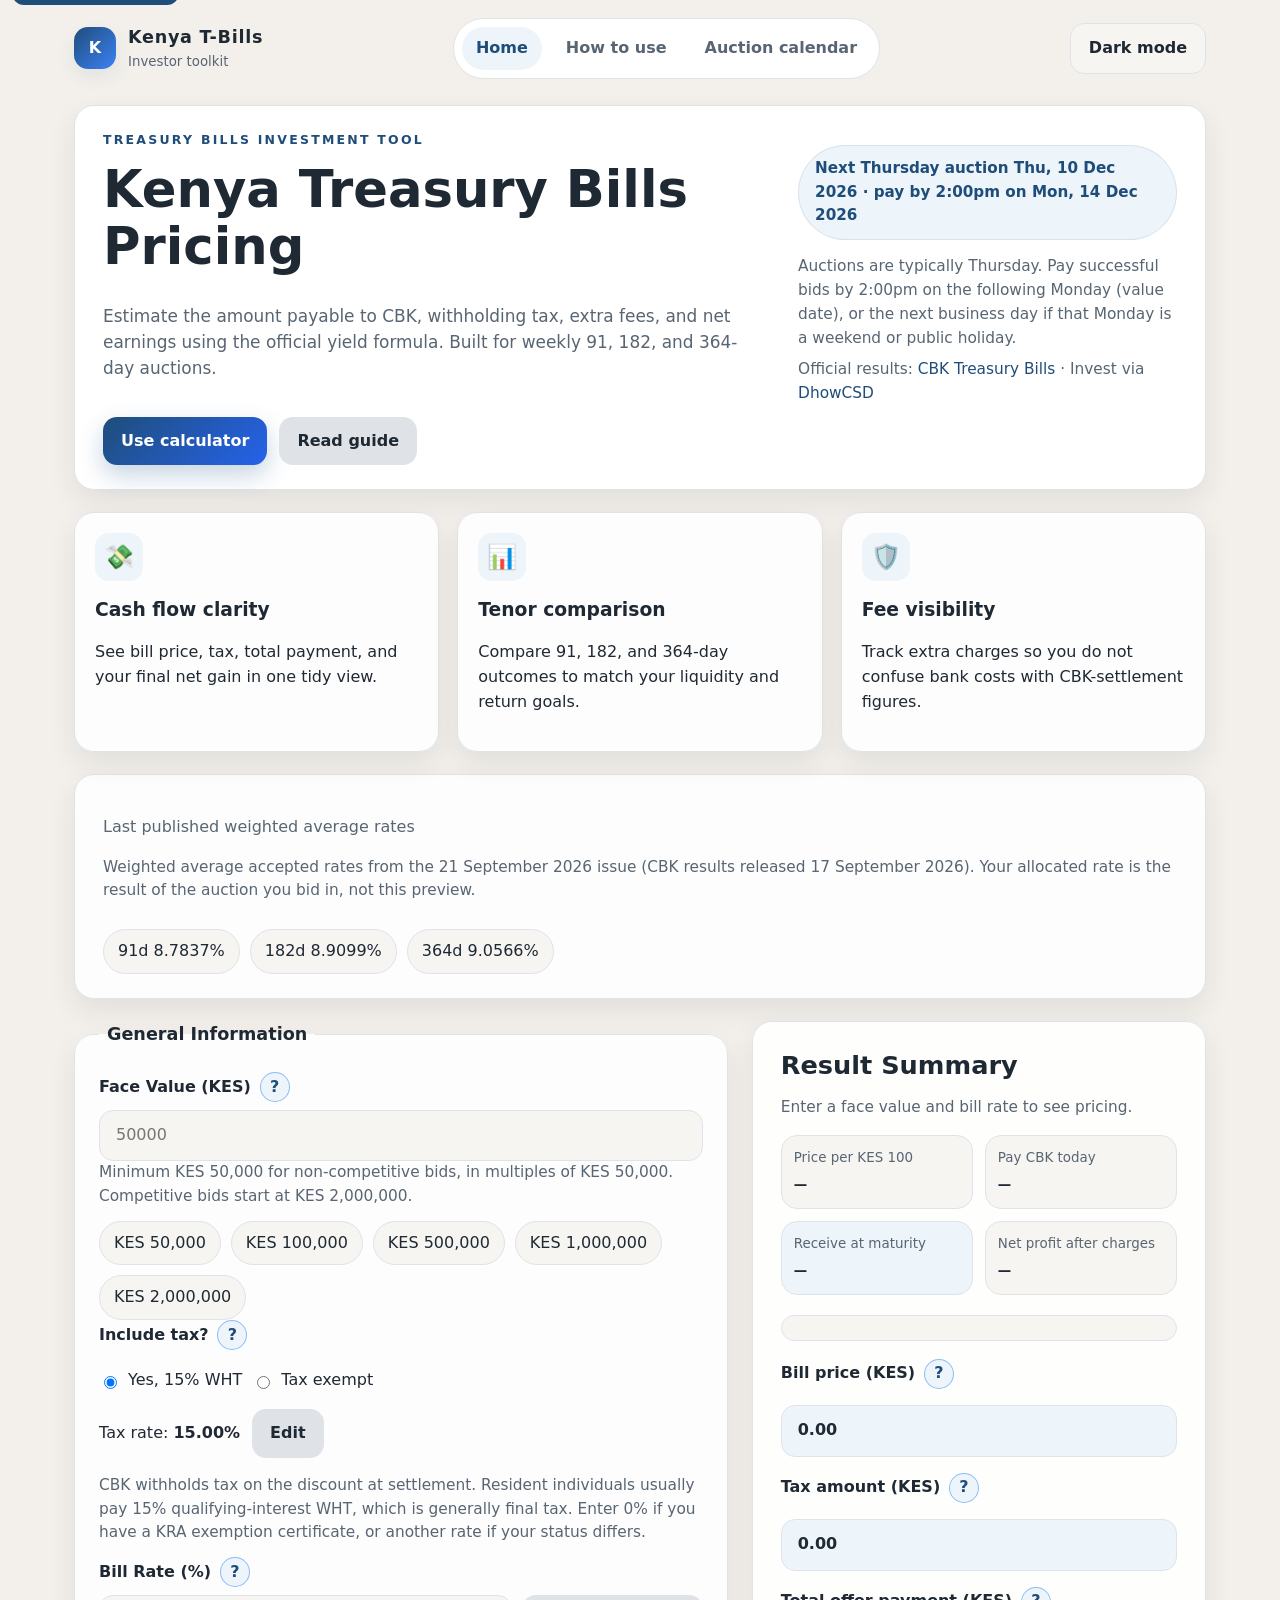
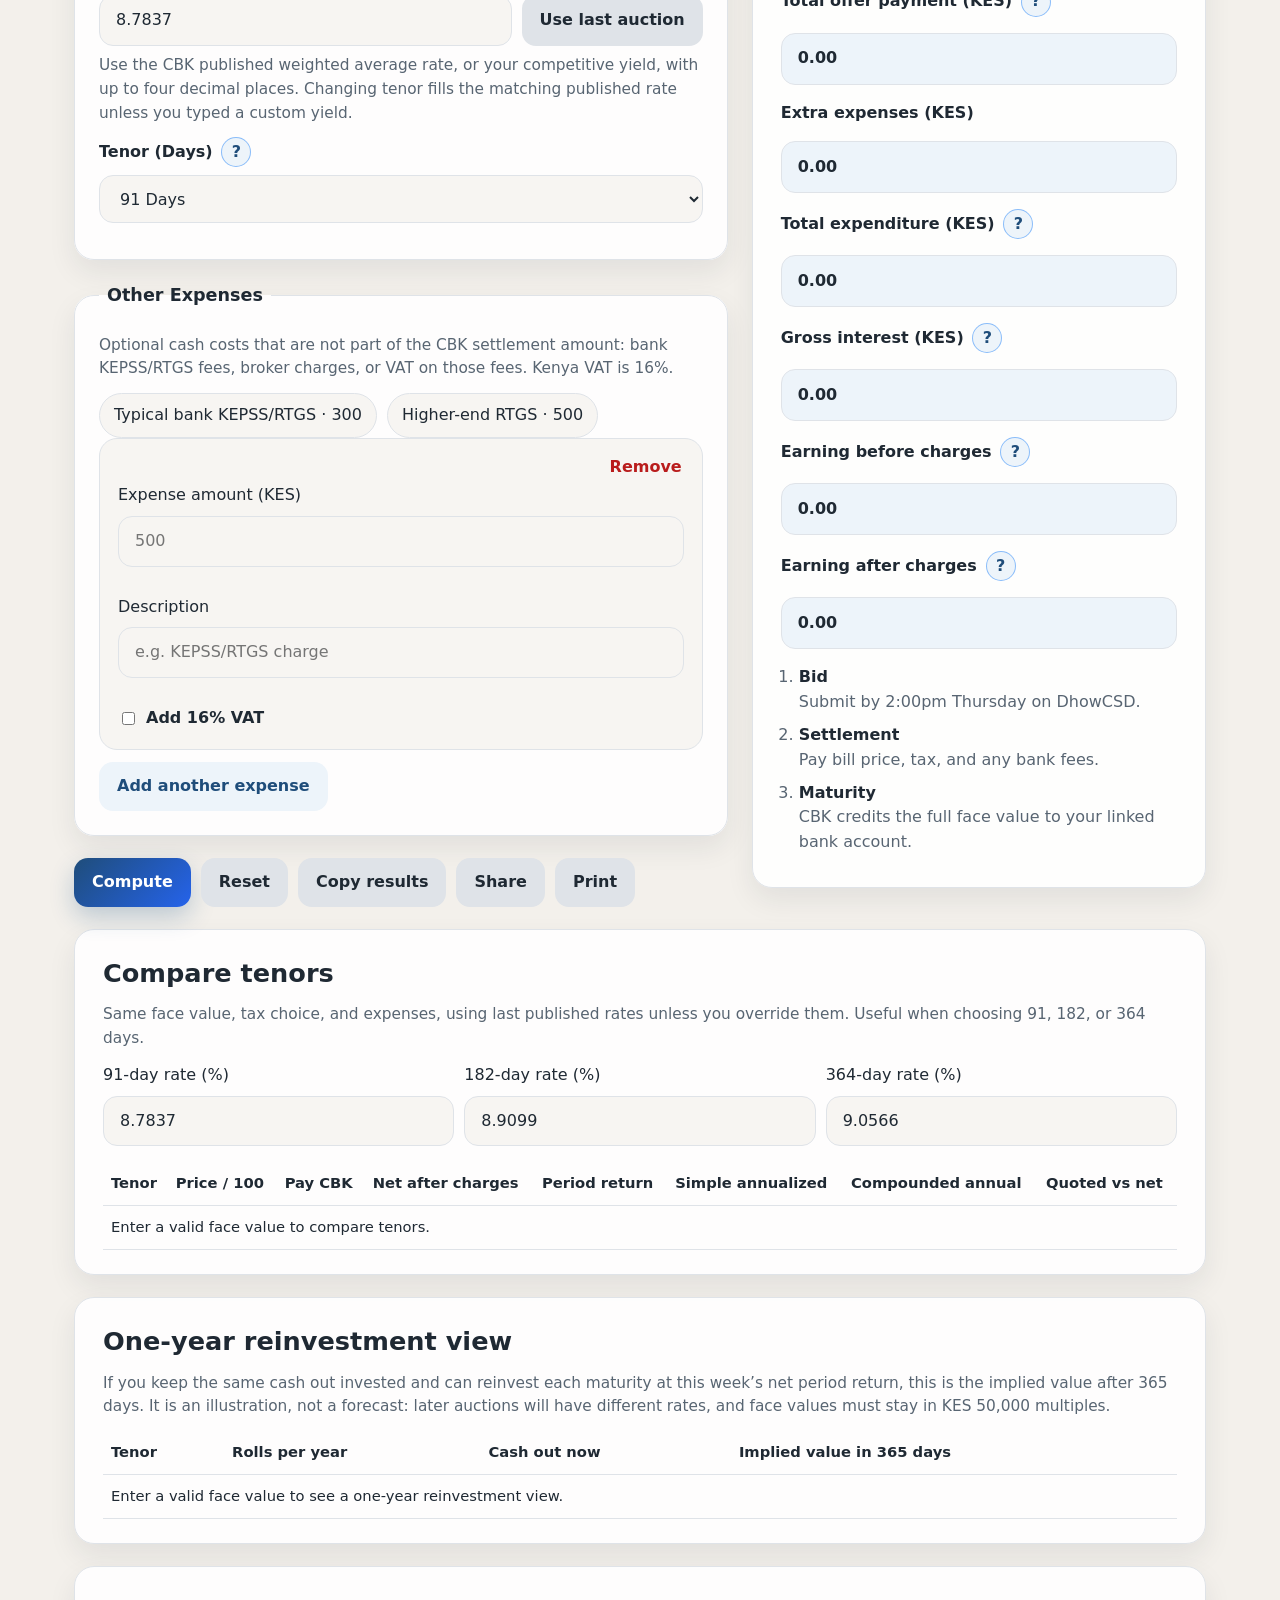
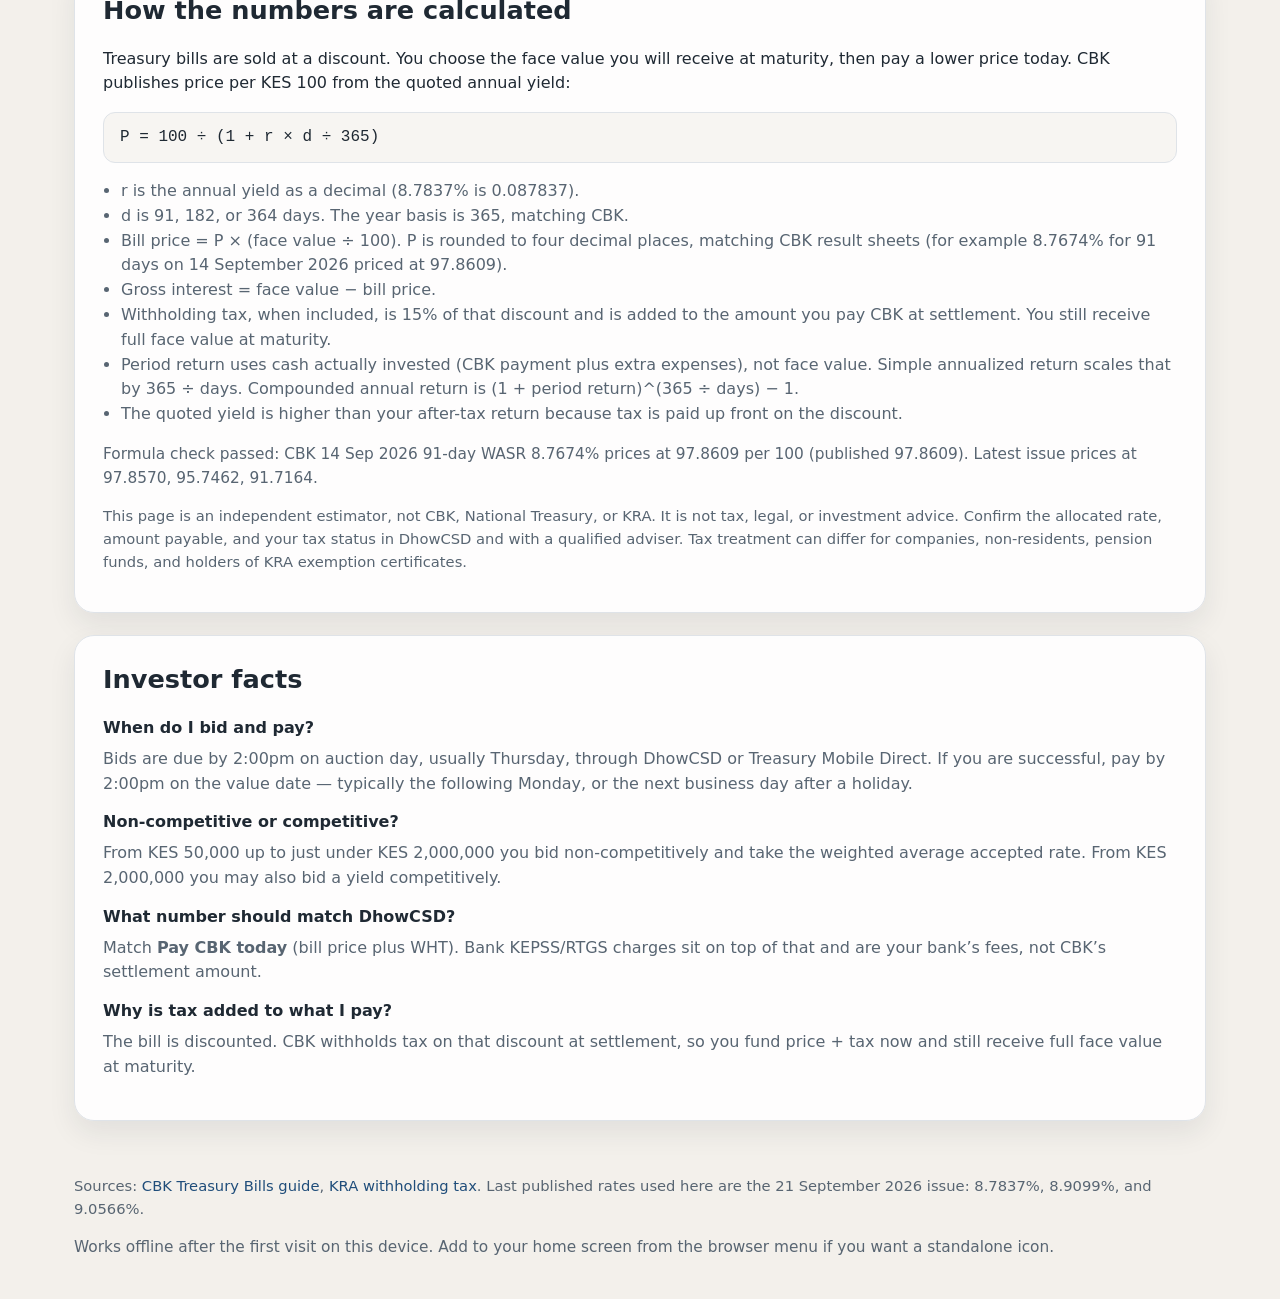
==== commit bbbcab34: "Update T-bill calculator interface and guides Co-authored-by: Copilot <223556219+Copilot@users.norep" ====
--- a/index.html
+++ b/index.html
@@ -21,22 +21,58 @@
   <a class="skip-link" href="#tbillForm">Skip to calculator</a>
 
   <header class="top-bar">
-    <p class="brand">Kenya T-Bills</p>
+    <div class="brand-wrap">
+      <div class="brand-mark">K</div>
+      <div>
+        <p class="brand">Kenya T-Bills</p>
+        <small>Investor toolkit</small>
+      </div>
+    </div>
+
+    <nav class="main-nav" aria-label="Main navigation">
+      <a href="index.html" class="active">Home</a>
+      <a href="guide.html">How to use</a>
+      <a href="calendar.html">Auction calendar</a>
+    </nav>
+
     <button type="button" id="themeToggle" class="theme-toggle" aria-label="Switch to dark theme">Dark</button>
   </header>
 
   <main class="page-shell">
     <section class="hero">
-      <div>
+      <div class="hero-copy">
         <p class="eyebrow">Treasury Bills Investment Tool</p>
         <h1>Kenya Treasury Bills Pricing</h1>
         <p class="intro">Estimate the amount payable to CBK, withholding tax, extra fees, and net earnings using the official yield formula. Built for weekly 91, 182, and 364-day auctions.</p>
-      </div>
+        <div class="hero-actions">
+          <a href="#tbillForm" class="primary button-link">Use calculator</a>
+          <a href="guide.html" class="secondary button-link light-link">Read guide</a>
+        </div>
+      </div>
+
       <div class="hero-aside">
         <p class="badge" id="auctionBadge">Loading auction dates…</p>
         <p class="hint compact">Auctions are typically Thursday. Pay successful bids by 2:00pm on the following Monday (value date), or the next business day if that Monday is a weekend or public holiday.</p>
         <p class="hint compact">Official results: <a href="https://www.centralbank.go.ke/bills-bonds/treasury-bills/" rel="noopener noreferrer" target="_blank">CBK Treasury Bills</a> · Invest via <a href="https://dhowcsd.centralbank.go.ke/" rel="noopener noreferrer" target="_blank">DhowCSD</a></p>
       </div>
+    </section>
+
+    <section class="feature-grid" aria-label="Key features">
+      <article class="feature-card">
+        <span class="feature-icon">💸</span>
+        <h3>Cash flow clarity</h3>
+        <p>See bill price, tax, total payment, and your final net gain in one tidy view.</p>
+      </article>
+      <article class="feature-card">
+        <span class="feature-icon">📊</span>
+        <h3>Tenor comparison</h3>
+        <p>Compare 91, 182, and 364-day outcomes to match your liquidity and return goals.</p>
+      </article>
+      <article class="feature-card">
+        <span class="feature-icon">🛡️</span>
+        <h3>Fee visibility</h3>
+        <p>Track extra charges so you do not confuse bank costs with CBK-settlement figures.</p>
+      </article>
     </section>
 
     <section class="rate-strip" aria-label="Latest published average rates">
--- a/style.css
+++ b/style.css
@@ -1,38 +1,60 @@
 :root {
   color-scheme: light;
-  --bg: #f4f7fb;
-  --ink: #14213d;
-  --muted: #4a5568;
-  --card: #ffffff;
-  --line: #d9e2ec;
-  --soft: #f8fbff;
-  --accent: #0f4c81;
-  --accent-soft: #e6f0ff;
-  --danger: #be123c;
-  --shadow: 0 24px 70px rgba(15, 23, 42, 0.12);
-  font-family: Inter, system-ui, -apple-system, BlinkMacSystemFont, "Segoe UI", sans-serif;
+  --bg: #f3f0eb;
+  --bg-strong: #e7e0d7;
+  --ink: #1f2933;
+  --muted: #586572;
+  --card: rgba(255, 255, 255, 0.9);
+  --card-solid: #ffffff;
+  --line: #dfe3e8;
+  --soft: #f7f5f2;
+  --accent: #1f4d7a;
+  --accent-strong: #153a5a;
+  --accent-soft: #edf4fa;
+  --accent-glow: rgba(31, 77, 122, 0.12);
+  --success: #0f766e;
+  --warning: #b45309;
+  --danger: #b91c1c;
+  --shadow: 0 12px 28px rgba(31, 41, 51, 0.08);
+  --shadow-soft: 0 8px 18px rgba(31, 77, 122, 0.08);
+  --radius: 20px;
+  --radius-sm: 14px;
+  --max-width: 1180px;
+  font-family: Inter, "Segoe UI", system-ui, -apple-system, BlinkMacSystemFont, sans-serif;
   font-size: 16px;
-  line-height: 1.5;
+  line-height: 1.55;
   color: var(--ink);
   background: var(--bg);
 }
 
 html[data-theme="dark"] {
   color-scheme: dark;
-  --bg: #0b1220;
-  --ink: #e8eef7;
-  --muted: #9aa8bc;
-  --card: #121b2c;
-  --line: #243044;
-  --soft: #172235;
-  --accent: #7eb6ff;
-  --accent-soft: #1a2a44;
-  --danger: #fb7185;
-  --shadow: 0 24px 70px rgba(0, 0, 0, 0.35);
+  --bg: #101827;
+  --bg-strong: #182334;
+  --ink: #edf2f7;
+  --muted: #a9b7c7;
+  --card: rgba(17, 24, 39, 0.9);
+  --card-solid: #171f2d;
+  --line: #2a3747;
+  --soft: #141d2a;
+  --accent: #9bc9ff;
+  --accent-strong: #dfeeff;
+  --accent-soft: #1d2d42;
+  --accent-glow: rgba(155, 201, 255, 0.16);
+  --success: #66d8c4;
+  --warning: #fbbf24;
+  --danger: #fca5a5;
+  --shadow: 0 12px 28px rgba(2, 6, 23, 0.3);
+  --shadow-soft: 0 8px 18px rgba(2, 6, 23, 0.25);
+  background: var(--bg);
 }
 
 * {
   box-sizing: border-box;
+}
+
+html {
+  scroll-behavior: smooth;
 }
 
 body {
@@ -44,6 +66,26 @@
 
 a {
   color: var(--accent);
+  text-decoration: none;
+}
+
+a:hover {
+  text-decoration: underline;
+}
+
+img {
+  max-width: 100%;
+  display: block;
+}
+
+button,
+input,
+select {
+  font: inherit;
+}
+
+button {
+  transition: transform 160ms ease, box-shadow 160ms ease, border-color 160ms ease;
 }
 
 .skip-link {
@@ -51,9 +93,9 @@
   left: 12px;
   top: -40px;
   background: var(--accent);
-  color: white;
-  padding: 8px 12px;
-  border-radius: 8px;
+  color: #fff;
+  padding: 10px 14px;
+  border-radius: 12px;
   z-index: 100;
 }
 
@@ -62,97 +104,181 @@
 }
 
 .top-bar {
-  max-width: 1120px;
+  max-width: var(--max-width);
   margin: 0 auto;
-  padding: 16px 24px 0;
-  display: flex;
+  padding: 18px 24px 0;
+  display: flex;
+  align-items: center;
   justify-content: space-between;
-  align-items: center;
+  gap: 18px;
+}
+
+.brand-wrap {
+  display: flex;
+  align-items: center;
+  gap: 12px;
+}
+
+.brand-mark {
+  width: 42px;
+  height: 42px;
+  border-radius: 14px;
+  display: grid;
+  place-items: center;
+  font-weight: 800;
+  background: linear-gradient(135deg, var(--accent) 0%, #3b82f6 100%);
+  color: white;
+  box-shadow: var(--shadow-soft);
 }
 
 .brand {
   margin: 0;
+  font-size: 1.1rem;
   font-weight: 800;
   letter-spacing: 0.04em;
 }
 
-.theme-toggle,
-.button-add,
-.primary,
-.secondary,
-.remove-expense {
-  border: none;
-  border-radius: 16px;
-  padding: 12px 18px;
-  font-weight: 700;
-  cursor: pointer;
-  font: inherit;
-}
-
-.theme-toggle {
+.brand-wrap small {
+  color: var(--muted);
+  display: block;
+}
+
+.main-nav {
+  display: inline-flex;
+  align-items: center;
+  gap: 10px;
+  padding: 8px;
+  border-radius: 999px;
+  background: var(--card-solid);
+  border: 1px solid var(--line);
+}
+
+.main-nav a {
+  padding: 9px 14px;
+  border-radius: 999px;
+  color: var(--muted);
+  font-weight: 600;
+  text-decoration: none;
+}
+
+.main-nav a.active,
+.main-nav a:hover {
   background: var(--accent-soft);
   color: var(--accent);
 }
 
 .page-shell {
-  max-width: 1120px;
+  max-width: var(--max-width);
   margin: 0 auto;
-  padding: 24px;
+  padding: 26px 24px 18px;
 }
 
 .hero,
 .panel,
 .calculator fieldset,
 .results-panel,
-.rate-strip {
-  border-radius: 24px;
+.rate-strip,
+.feature-card,
+.resource-card,
+.info-box {
+  border-radius: var(--radius);
   background: var(--card);
+  border: 1px solid var(--line);
   box-shadow: var(--shadow);
 }
 
 .hero,
 .rate-strip,
 .panel,
-.results-panel {
+.results-panel,
+.feature-card,
+.resource-card,
+.info-box {
   padding: 24px 28px;
   margin-bottom: 22px;
 }
 
 .hero {
   display: grid;
-  gap: 1rem;
-  background: linear-gradient(180deg, var(--card) 0%, var(--accent-soft) 100%);
+  grid-template-columns: minmax(0, 1.4fr) minmax(0, 0.8fr);
+  gap: 2rem;
+  background: var(--card-solid);
+}
+
+.hero-copy {
+  display: flex;
+  flex-direction: column;
+  justify-content: center;
+}
+
+.hero-actions {
+  margin-top: 18px;
+  display: flex;
+  flex-wrap: wrap;
+  gap: 12px;
+}
+
+.button-link {
+  display: inline-flex;
+  align-items: center;
+  justify-content: center;
+  min-height: 48px;
+  padding: 0 20px;
+  border-radius: 14px;
+  font-weight: 700;
+}
+
+.light-link {
+  background: rgba(255, 255, 255, 0.7);
+  border: 1px solid var(--line);
+  color: var(--ink);
 }
 
 .eyebrow {
-  margin: 0;
-  font-size: 0.85rem;
-  font-weight: 700;
+  margin: 0 0 12px;
+  font-size: 0.78rem;
+  font-weight: 800;
   color: var(--accent);
   text-transform: uppercase;
-  letter-spacing: 0.14em;
+  letter-spacing: 0.18em;
 }
 
 h1,
+h2,
+h3 {
+  margin: 0 0 10px;
+  color: var(--ink);
+}
+
+h1 {
+  font-size: clamp(2.2rem, 4vw, 3.6rem);
+  line-height: 1.12;
+}
+
 h2 {
-  margin: 0 0 8px;
-}
-
-h1 {
-  font-size: clamp(2rem, 3vw, 3rem);
+  font-size: clamp(1.6rem, 2vw, 2.2rem);
 }
 
 .intro,
 .hint,
 .disclaimer,
 .muted,
-.strip-label {
+.strip-label,
+.page-copy,
+.guide-list,
+.resource-card p,
+.info-box p {
   color: var(--muted);
+}
+
+.intro {
+  font-size: 1.06rem;
+  max-width: 64ch;
 }
 
 .hint {
   margin: 0 0 12px;
-  font-size: 0.95rem;
+  font-size: 0.96rem;
 }
 
 .hint.compact {
@@ -163,22 +289,54 @@
   display: inline-block;
   padding: 0.7rem 1rem;
   background: var(--accent-soft);
+  border: 1px solid rgba(15, 76, 129, 0.1);
   border-radius: 999px;
   color: var(--accent);
-  font-weight: 600;
+  font-weight: 700;
   font-size: 0.95rem;
 }
 
 .rate-strip {
   display: grid;
-  gap: 16px;
+  gap: 18px;
+}
+
+.rate-strip,
+.feature-grid,
+.resource-grid,
+.content-grid,
+.inline-panels {
+  display: grid;
+  gap: 18px;
+}
+
+.feature-grid,
+.resource-grid,
+.content-grid {
+  grid-template-columns: repeat(auto-fit, minmax(220px, 1fr));
+}
+
+.feature-card {
+  padding: 20px;
+}
+
+.feature-icon {
+  display: inline-grid;
+  place-items: center;
+  width: 48px;
+  height: 48px;
+  border-radius: 14px;
+  background: var(--accent-soft);
+  font-size: 1.5rem;
+  margin-bottom: 14px;
 }
 
 .rate-chips,
 .chip-row,
 .choice-row,
 .compare-rates,
-.actions {
+.actions,
+.inline-tags {
   display: flex;
   flex-wrap: wrap;
   gap: 10px;
@@ -186,18 +344,13 @@
 
 .rate-row {
   display: grid;
-  grid-template-columns: 1fr auto;
+  grid-template-columns: minmax(0, 1fr) auto;
   gap: 10px;
   margin-bottom: 8px;
 }
 
 .rate-row input {
   margin: 0;
-}
-
-.cash-breakdown,
-.yield-insight {
-  margin: 0 0 18px;
 }
 
 .breakdown-bar {
@@ -226,7 +379,7 @@
 
 html[data-theme="dark"] .breakdown-seg.is-price,
 html[data-theme="dark"] .swatch.is-price {
-  background: #7eb6ff;
+  background: #84b9ff;
 }
 
 .breakdown-legend {
@@ -253,6 +406,7 @@
 }
 
 .yield-insight {
+  margin: 0 0 18px;
   background: var(--soft);
   border: 1px solid var(--line);
   border-radius: 16px;
@@ -278,12 +432,13 @@
 }
 
 .rate-chip,
-.amount-chip {
+.amount-chip,
+.tag {
   border: 1px solid var(--line);
   background: var(--soft);
   color: var(--ink);
   border-radius: 999px;
-  padding: 8px 14px;
+  padding: 9px 14px;
   font-weight: 700;
   cursor: pointer;
   font: inherit;
@@ -291,22 +446,23 @@
 
 .rate-chip:hover,
 .amount-chip:hover,
+.tag:hover,
 .rate-chip:focus-visible,
-.amount-chip:focus-visible {
+.amount-chip:focus-visible,
+.tag:focus-visible {
   border-color: var(--accent);
+  color: var(--accent);
 }
 
 .workspace {
   display: grid;
-  gap: 22px;
+  gap: 24px;
   margin-bottom: 22px;
 }
 
 @media (min-width: 960px) {
-  .hero,
-  .rate-strip,
   .workspace {
-    grid-template-columns: 1.15fr 0.85fr;
+    grid-template-columns: minmax(0, 1.18fr) minmax(360px, 0.82fr);
     align-items: start;
   }
 
@@ -324,14 +480,14 @@
 
 fieldset {
   border: 1px solid var(--line);
-  border-radius: 18px;
+  border-radius: 20px;
   padding: 24px;
-  background: var(--card);
+  background: var(--card-solid);
   margin: 0;
 }
 
 legend {
-  font-size: 1.15rem;
+  font-size: 1.1rem;
   font-weight: 700;
   padding: 0 8px;
 }
@@ -339,7 +495,7 @@
 .field-label {
   display: flex;
   align-items: center;
-  gap: 0.5rem;
+  gap: 0.55rem;
   font-weight: 700;
   margin-bottom: 8px;
 }
@@ -359,12 +515,11 @@
   width: 100%;
   min-height: 48px;
   padding: 12px 16px;
-  border-radius: 16px;
+  border-radius: 14px;
   border: 1px solid var(--line);
   font-size: 1rem;
   background: var(--soft);
   color: var(--ink);
-  font: inherit;
   transition: border-color 180ms ease, box-shadow 180ms ease, background 180ms ease;
 }
 
@@ -372,9 +527,9 @@
 select:focus,
 output:focus-visible {
   border-color: var(--accent);
-  box-shadow: 0 0 0 4px rgba(15, 76, 129, 0.12);
+  box-shadow: 0 0 0 4px var(--accent-glow);
   outline: none;
-  background: var(--card);
+  background: var(--card-solid);
 }
 
 output,
@@ -408,6 +563,25 @@
   margin-bottom: 16px;
 }
 
+.button-add,
+.primary,
+.secondary,
+.theme-toggle,
+.remove-expense {
+  border: none;
+  border-radius: 14px;
+  padding: 12px 18px;
+  font-weight: 700;
+  cursor: pointer;
+}
+
+.theme-toggle {
+  background: var(--soft);
+  color: var(--ink);
+  min-width: 110px;
+  border: 1px solid var(--line);
+}
+
 .button-add {
   width: fit-content;
   background: var(--accent-soft);
@@ -415,12 +589,9 @@
 }
 
 .primary {
-  background: #0f4c81;
+  background: linear-gradient(135deg, var(--accent) 0%, #2563eb 100%);
   color: white;
-}
-
-html[data-theme="dark"] .primary {
-  background: #3b82f6;
+  box-shadow: 0 10px 24px rgba(15, 76, 129, 0.24);
 }
 
 .secondary {
@@ -437,7 +608,7 @@
 
 .info-button {
   appearance: none;
-  border: 1px solid #90cdf4;
+  border: 1px solid rgba(96, 165, 250, 0.7);
   width: 30px;
   height: 30px;
   border-radius: 50%;
@@ -454,7 +625,7 @@
 .theme-toggle:focus-visible,
 button:focus-visible,
 a:focus-visible {
-  outline: 3px solid rgba(49, 130, 206, 0.45);
+  outline: 3px solid rgba(96, 165, 250, 0.45);
   outline-offset: 2px;
 }
 
@@ -464,11 +635,11 @@
   padding: 18px 20px;
   border-radius: 18px;
   border: 1px solid var(--line);
-  background: var(--card);
+  background: var(--card-solid);
   box-shadow: var(--shadow);
-  z-index: 50;
-  color: var(--ink);
-  border-left: 4px solid #0f4c81;
+  z-index: 60;
+  color: var(--ink);
+  border-left: 4px solid var(--accent);
 }
 
 .hidden {
@@ -506,7 +677,7 @@
 
 .metric-grid {
   display: grid;
-  grid-template-columns: 1fr 1fr;
+  grid-template-columns: repeat(2, minmax(0, 1fr));
   gap: 12px;
   margin: 16px 0 20px;
 }
@@ -520,12 +691,12 @@
 
 .metric p {
   margin: 0;
-  font-size: 0.85rem;
+  font-size: 0.84rem;
   color: var(--muted);
 }
 
 .metric-value {
-  font-size: 1.15rem;
+  font-size: 1.18rem;
   font-weight: 800;
   color: var(--ink) !important;
   margin-top: 6px !important;
@@ -541,6 +712,10 @@
   color: var(--muted);
 }
 
+.timeline li {
+  margin-bottom: 8px;
+}
+
 .timeline strong {
   color: var(--ink);
   display: block;
@@ -552,10 +727,12 @@
   border: 1px solid var(--line);
   border-radius: 12px;
   padding: 12px 16px;
+  overflow-x: auto;
 }
 
 .facts {
   padding-left: 18px;
+  color: var(--muted);
 }
 
 .disclaimer,
@@ -566,7 +743,7 @@
 }
 
 .site-footer {
-  max-width: 1120px;
+  max-width: var(--max-width);
   margin: 0 auto;
   padding: 0 24px 32px;
 }
@@ -604,6 +781,62 @@
   flex: 1;
 }
 
+.page-copy {
+  max-width: 64ch;
+}
+
+.resource-card {
+  padding: 18px 20px;
+}
+
+.resource-card h3 {
+  margin-bottom: 8px;
+}
+
+.inline-panels {
+  grid-template-columns: repeat(auto-fit, minmax(240px, 1fr));
+  margin-top: 18px;
+}
+
+.info-box {
+  padding: 20px;
+}
+
+.info-box .tag {
+  display: inline-flex;
+  margin-bottom: 12px;
+}
+
+.guide-list {
+  list-style: none;
+  padding-left: 0;
+  margin: 0;
+  display: grid;
+  gap: 12px;
+}
+
+.guide-list li {
+  background: var(--soft);
+  border: 1px solid var(--line);
+  border-radius: 14px;
+  padding: 12px 14px;
+}
+
+.guide-list strong {
+  color: var(--ink);
+}
+
+@media (max-width: 860px) {
+  .top-bar {
+    flex-wrap: wrap;
+    justify-content: center;
+  }
+
+  .hero {
+    grid-template-columns: 1fr;
+  }
+}
+
 @media (max-width: 680px) {
   .page-shell,
   .top-bar,
@@ -612,17 +845,29 @@
     padding-right: 16px;
   }
 
+  .main-nav {
+    width: 100%;
+    justify-content: center;
+  }
+
   .actions,
   .metric-grid {
+    flex-direction: column;
     grid-template-columns: 1fr;
-    flex-direction: column;
   }
 
   .primary,
   .secondary,
-  .rate-row {
+  .rate-row,
+  .hero-actions {
     width: 100%;
     grid-template-columns: 1fr;
+  }
+
+  .button-link,
+  .primary,
+  .secondary {
+    width: 100%;
   }
 }
 
@@ -633,7 +878,8 @@
   .theme-toggle,
   .button-add,
   .remove-expense,
-  .skip-link {
+  .skip-link,
+  .main-nav {
     display: none !important;
   }
 
@@ -641,7 +887,10 @@
   .hero,
   .panel,
   .results-panel,
-  fieldset {
+  fieldset,
+  .feature-card,
+  .resource-card,
+  .info-box {
     background: white;
     box-shadow: none;
     color: black;
@@ -656,5 +905,6 @@
   * {
     transition: none !important;
     transform: none !important;
-  }
-}
+    scroll-behavior: auto !important;
+  }
+}
